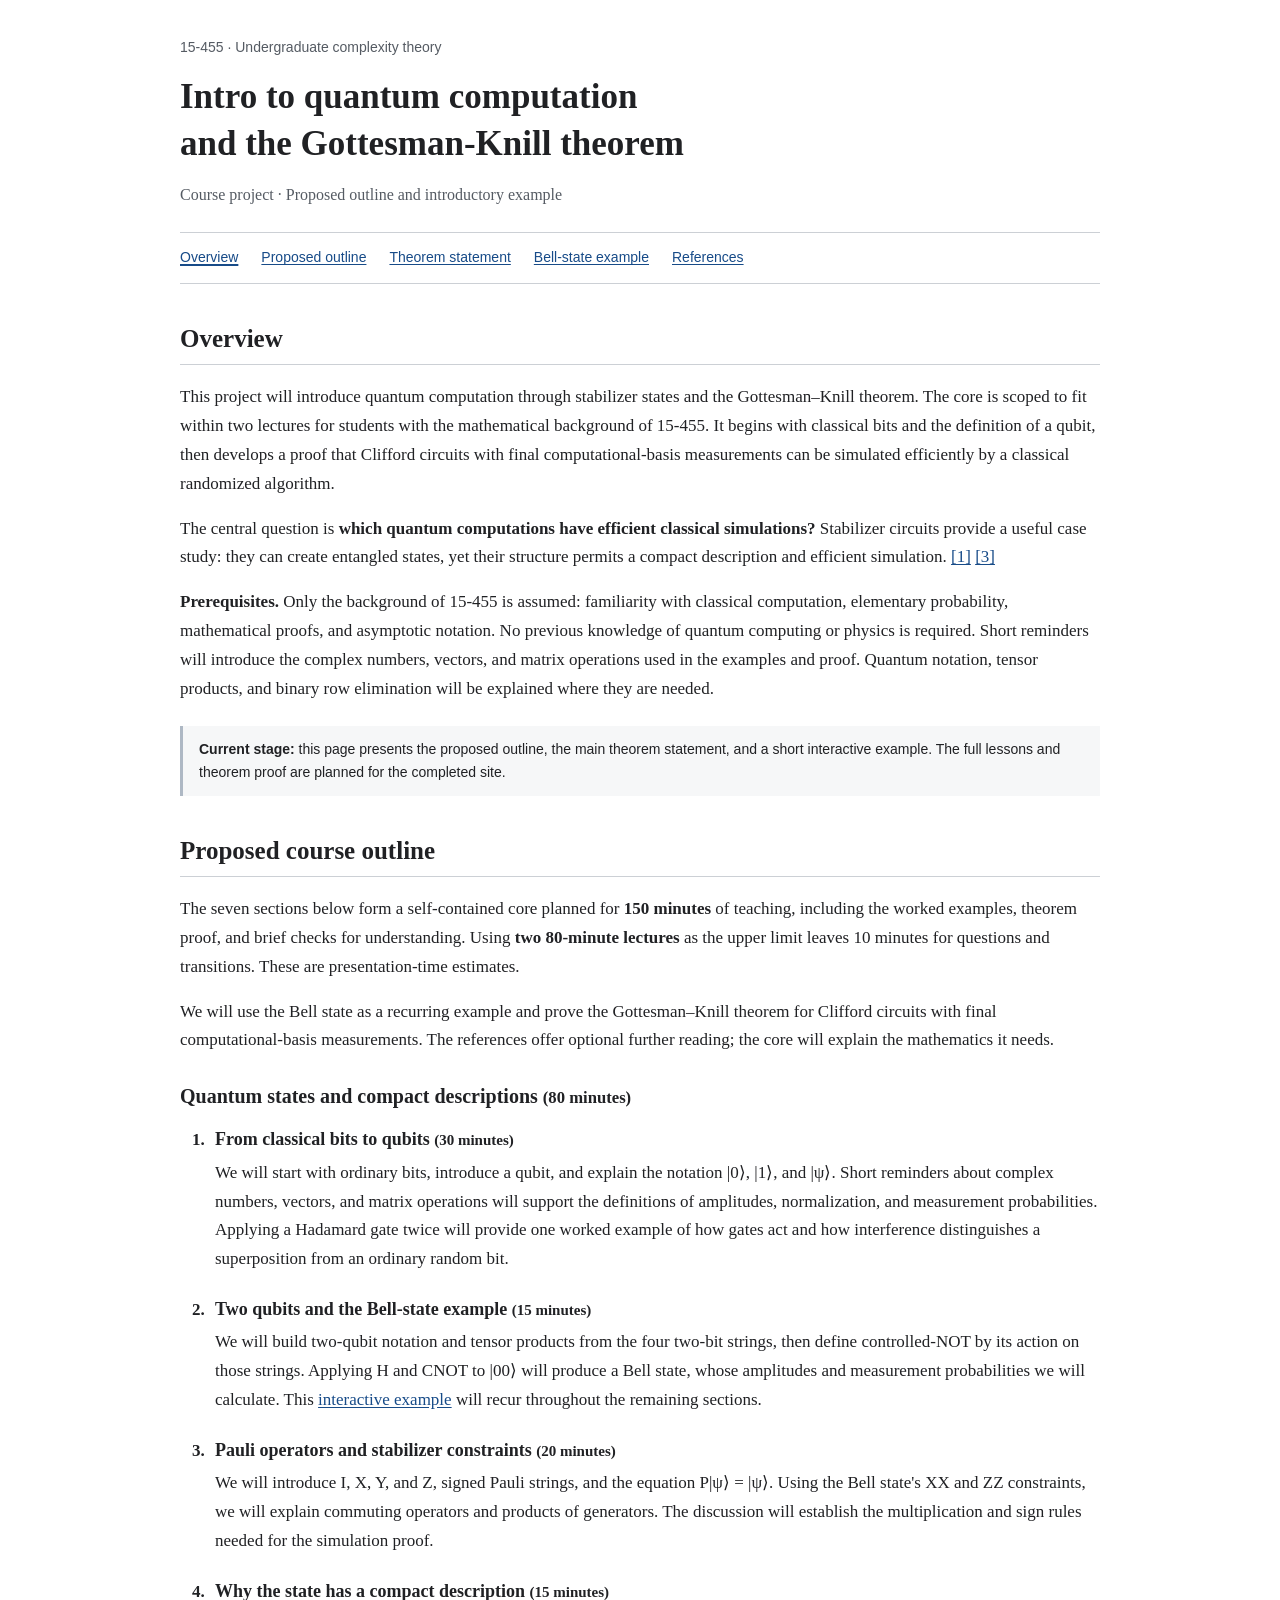
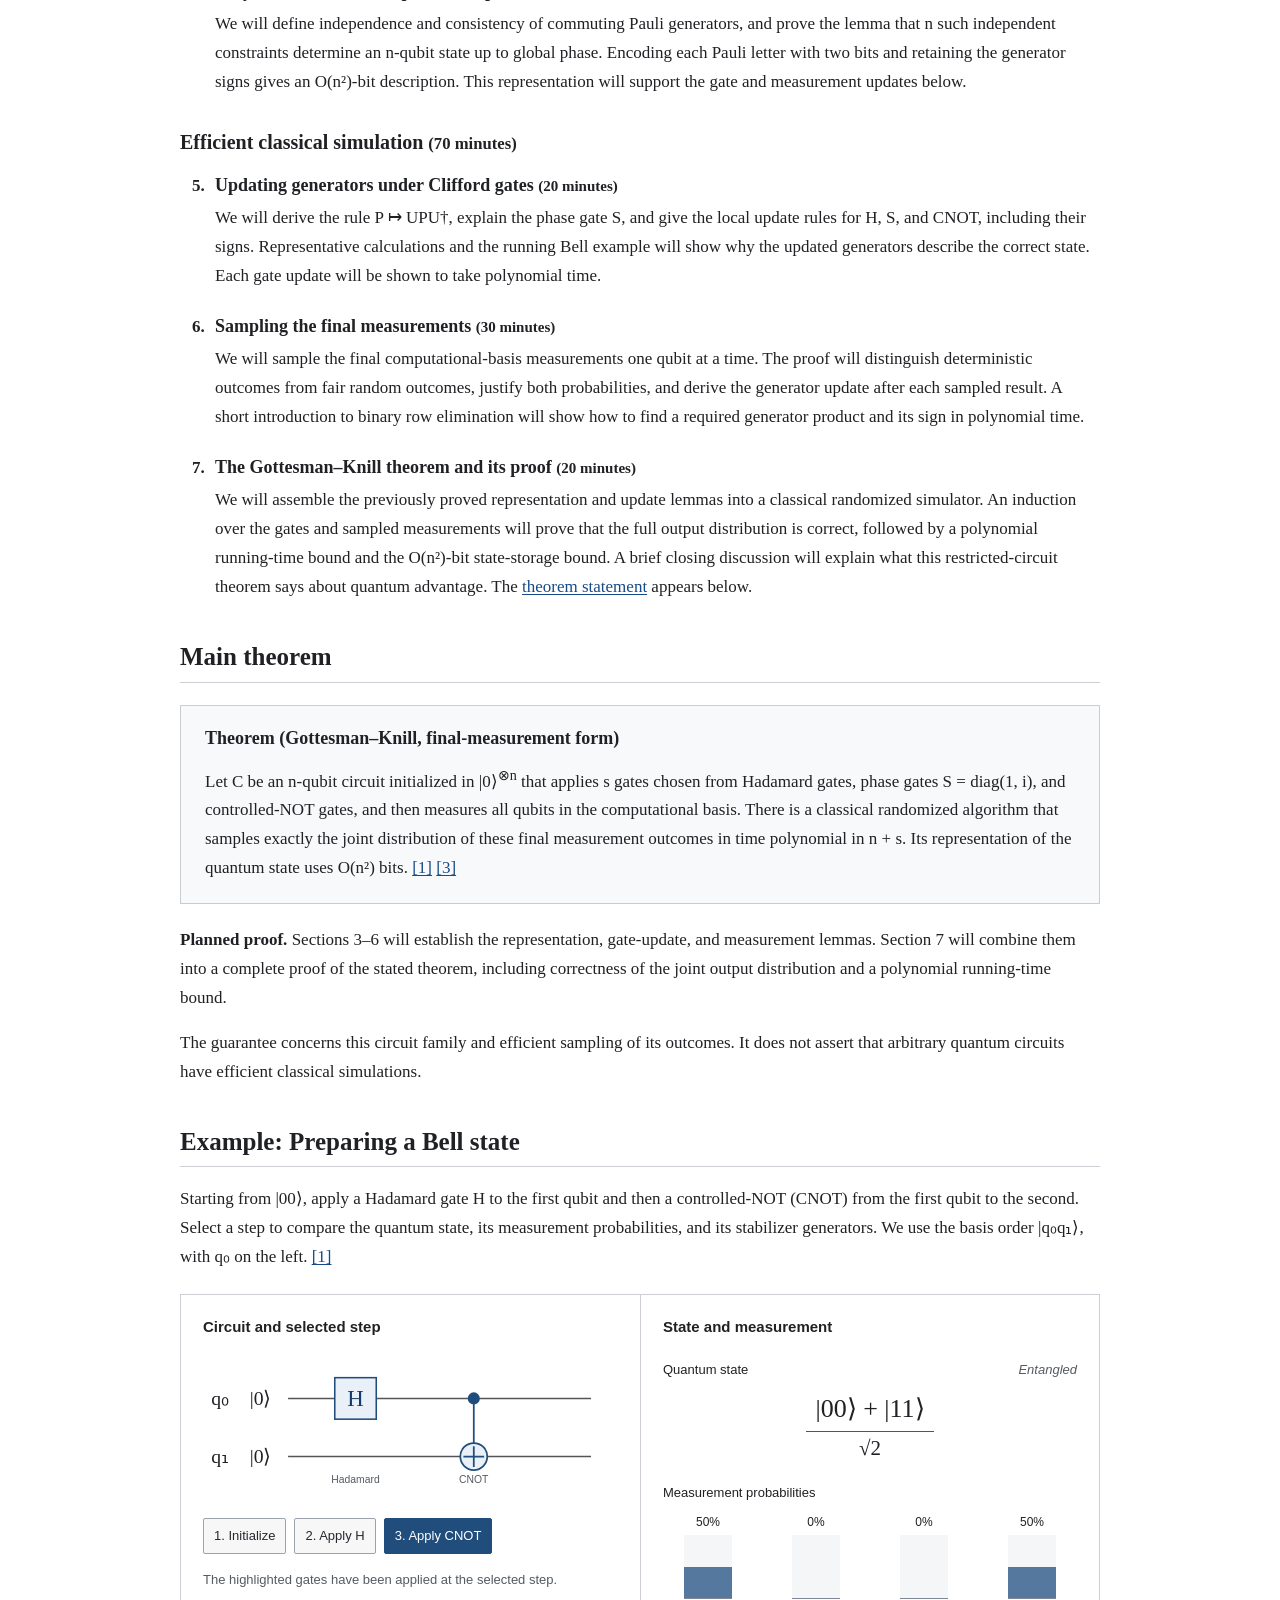
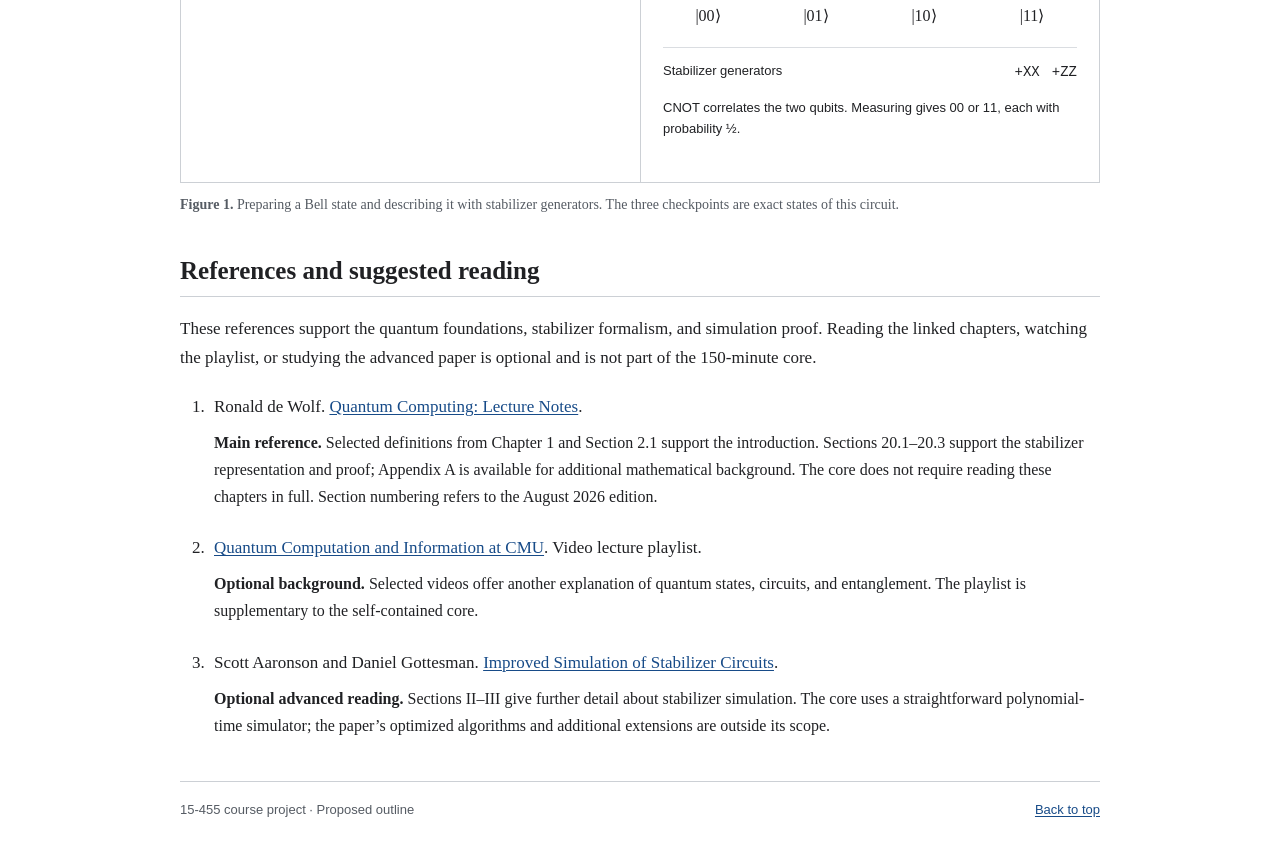
==== index.html @ a3cde64d "Limit the beginner stabilizer course to a 150-minute core" ====
<!doctype html>
<html lang="en">
<head>
  <meta charset="utf-8">
  <meta name="viewport" content="width=device-width, initial-scale=1">
  <meta name="theme-color" content="#ffffff">
  <meta name="description" content="A proposed two-lecture introduction to quantum states, stabilizers, and the Gottesman-Knill theorem for undergraduate complexity theory students.">
  <meta property="og:title" content="Intro to quantum computation and the Gottesman-Knill theorem">
  <meta property="og:description" content="A 15-455 course project: proposed outline, theorem statement, Bell-state example, and suggested reading.">
  <meta property="og:type" content="website">
  <meta property="og:url" content="https://l6zw32.github.io/quantum-computation/">
  <link rel="canonical" href="https://l6zw32.github.io/quantum-computation/">
  <link rel="icon" href="./favicon.svg" type="image/svg+xml">
  <link rel="stylesheet" href="./styles.css">
  <script src="./app.js" defer></script>
  <title>Intro to quantum computation and the Gottesman-Knill theorem</title>
</head>
<body id="top">
  <a class="skip-link" href="#main">Skip to content</a>
  <div class="page">
    <header class="site-header">
      <p class="course-label">15-455 · Undergraduate complexity theory</p>
      <h1>Intro to quantum computation and the Gottesman-Knill theorem</h1>
      <p class="page-subtitle">Course project · Proposed outline and introductory example</p>
      <nav class="main-nav" aria-label="Page contents">
        <a href="#overview">Overview</a>
        <a href="#outline">Proposed outline</a>
        <a href="#theorem">Theorem statement</a>
        <a href="#bell-preview">Bell-state example</a>
        <a href="#resources">References</a>
      </nav>
    </header>

    <main id="main">
      <section id="overview" aria-labelledby="overview-title">
        <h2 id="overview-title">Overview</h2>
        <p>This project will introduce quantum computation through stabilizer states and the Gottesman–Knill theorem. The core is scoped to fit within two lectures for students with the mathematical background of 15-455. It begins with classical bits and the definition of a qubit, then develops a proof that Clifford circuits with final computational-basis measurements can be simulated efficiently by a classical randomized algorithm.</p>
        <p>The central question is <strong>which quantum computations have efficient classical simulations?</strong> Stabilizer circuits provide a useful case study: they can create entangled states, yet their structure permits a compact description and efficient simulation. <a href="#resource-1" aria-label="Reference 1">[1]</a> <a href="#resource-3" aria-label="Reference 3">[3]</a></p>
        <p><strong>Prerequisites.</strong> Only the background of 15-455 is assumed: familiarity with classical computation, elementary probability, mathematical proofs, and asymptotic notation. No previous knowledge of quantum computing or physics is required. Short reminders will introduce the complex numbers, vectors, and matrix operations used in the examples and proof. Quantum notation, tensor products, and binary row elimination will be explained where they are needed.</p>
        <p class="project-status"><strong>Current stage:</strong> this page presents the proposed outline, the main theorem statement, and a short interactive example. The full lessons and theorem proof are planned for the completed site.</p>
      </section>

      <section id="outline" aria-labelledby="outline-title">
        <h2 id="outline-title">Proposed course outline</h2>
        <p>The seven sections below form a self-contained core planned for <strong>150 minutes</strong> of teaching, including the worked examples, theorem proof, and brief checks for understanding. Using <strong>two 80-minute lectures</strong> as the upper limit leaves 10 minutes for questions and transitions. These are presentation-time estimates.</p>
        <p>We will use the Bell state as a recurring example and prove the Gottesman–Knill theorem for Clifford circuits with final computational-basis measurements. The references offer optional further reading; the core will explain the mathematics it needs.</p>
        <div class="lecture-unit">
          <h3>Quantum states and compact descriptions <small>(80 minutes)</small></h3>
          <ol class="outline-list">
            <li id="section-1">
              <h4>From classical bits to qubits <small>(30 minutes)</small></h4>
              <p>We will start with ordinary bits, introduce a qubit, and explain the notation |0⟩, |1⟩, and |ψ⟩. Short reminders about complex numbers, vectors, and matrix operations will support the definitions of amplitudes, normalization, and measurement probabilities. Applying a Hadamard gate twice will provide one worked example of how gates act and how interference distinguishes a superposition from an ordinary random bit.</p>
            </li>
            <li id="section-2">
              <h4>Two qubits and the Bell-state example <small>(15 minutes)</small></h4>
              <p>We will build two-qubit notation and tensor products from the four two-bit strings, then define controlled-NOT by its action on those strings. Applying H and CNOT to |00⟩ will produce a Bell state, whose amplitudes and measurement probabilities we will calculate. This <a href="#bell-preview">interactive example</a> will recur throughout the remaining sections.</p>
            </li>
            <li id="section-3">
              <h4>Pauli operators and stabilizer constraints <small>(20 minutes)</small></h4>
              <p>We will introduce I, X, Y, and Z, signed Pauli strings, and the equation P|ψ⟩ = |ψ⟩. Using the Bell state's XX and ZZ constraints, we will explain commuting operators and products of generators. The discussion will establish the multiplication and sign rules needed for the simulation proof.</p>
            </li>
            <li id="section-4">
              <h4>Why the state has a compact description <small>(15 minutes)</small></h4>
              <p>We will define independence and consistency of commuting Pauli generators, and prove the lemma that n such independent constraints determine an n-qubit state up to global phase. Encoding each Pauli letter with two bits and retaining the generator signs gives an O(n²)-bit description. This representation will support the gate and measurement updates below.</p>
            </li>
          </ol>
        </div>
        <div class="lecture-unit">
          <h3>Efficient classical simulation <small>(70 minutes)</small></h3>
          <ol class="outline-list" start="5">
            <li id="section-5">
              <h4>Updating generators under Clifford gates <small>(20 minutes)</small></h4>
              <p>We will derive the rule P ↦ UPU†, explain the phase gate S, and give the local update rules for H, S, and CNOT, including their signs. Representative calculations and the running Bell example will show why the updated generators describe the correct state. Each gate update will be shown to take polynomial time.</p>
            </li>
            <li id="section-6">
              <h4>Sampling the final measurements <small>(30 minutes)</small></h4>
              <p>We will sample the final computational-basis measurements one qubit at a time. The proof will distinguish deterministic outcomes from fair random outcomes, justify both probabilities, and derive the generator update after each sampled result. A short introduction to binary row elimination will show how to find a required generator product and its sign in polynomial time.</p>
            </li>
            <li id="section-7">
              <h4>The Gottesman–Knill theorem and its proof <small>(20 minutes)</small></h4>
              <p>We will assemble the previously proved representation and update lemmas into a classical randomized simulator. An induction over the gates and sampled measurements will prove that the full output distribution is correct, followed by a polynomial running-time bound and the O(n²)-bit state-storage bound. A brief closing discussion will explain what this restricted-circuit theorem says about quantum advantage. The <a href="#theorem">theorem statement</a> appears below.</p>
            </li>
          </ol>
        </div>
      </section>

      <section id="theorem" aria-labelledby="theorem-title">
        <h2 id="theorem-title">Main theorem</h2>
        <div class="theorem-statement">
          <h3>Theorem (Gottesman–Knill, final-measurement form)</h3>
          <p>Let C be an n-qubit circuit initialized in |0⟩<sup>⊗n</sup> that applies s gates chosen from Hadamard gates, phase gates S = diag(1, i), and controlled-NOT gates, and then measures all qubits in the computational basis. There is a classical randomized algorithm that samples exactly the joint distribution of these final measurement outcomes in time polynomial in n + s. Its representation of the quantum state uses O(n²) bits. <a href="#resource-1" aria-label="Reference 1">[1]</a> <a href="#resource-3" aria-label="Reference 3">[3]</a></p>
        </div>
        <p><strong>Planned proof.</strong> Sections 3–6 will establish the representation, gate-update, and measurement lemmas. Section 7 will combine them into a complete proof of the stated theorem, including correctness of the joint output distribution and a polynomial running-time bound.</p>
        <p>The guarantee concerns this circuit family and efficient sampling of its outcomes. It does not assert that arbitrary quantum circuits have efficient classical simulations.</p>
      </section>

      <section id="bell-preview" aria-labelledby="preview-title">
        <h2 id="preview-title">Example: Preparing a Bell state</h2>
        <p>Starting from |00⟩, apply a Hadamard gate H to the first qubit and then a controlled-NOT (CNOT) from the first qubit to the second. Select a step to compare the quantum state, its measurement probabilities, and its stabilizer generators. We use the basis order |q₀q₁⟩, with q₀ on the left. <a href="#resource-1" aria-label="Reference 1">[1]</a></p>
        <figure class="bell-example">
          <div class="example-grid">
            <div class="circuit-panel">
              <h3>Circuit and selected step</h3>
              <svg class="circuit" viewBox="0 0 400 126" role="img" aria-labelledby="circuit-title circuit-desc">
                <title id="circuit-title">A circuit that prepares a Bell state</title>
                <desc id="circuit-desc">Qubits q zero and q one start in zero. Apply a Hadamard gate to q zero, then a controlled-NOT from q zero to q one.</desc>
                <text x="8" y="44" class="circuit-label">q₀</text><text x="8" y="100" class="circuit-label">q₁</text>
                <text x="45" y="44" class="ket">|0⟩</text><text x="45" y="100" class="ket">|0⟩</text>
                <path d="M82 38H374M82 94H374" class="wire"/>
                <g class="gate active" data-gate="h"><rect x="127" y="18" width="40" height="40"/><text x="147" y="45" text-anchor="middle">H</text></g>
                <g class="cnot active" data-gate="cnot"><path d="M261 38V94"/><circle cx="261" cy="38" r="5" class="control"/><circle cx="261" cy="94" r="13" class="target"/><path d="M251 94H271M261 84V104"/></g>
                <text x="147" y="120" text-anchor="middle" class="gate-caption">Hadamard</text><text x="261" y="120" text-anchor="middle" class="gate-caption">CNOT</text>
              </svg>
              <div class="step-controls" role="group" aria-label="Select a circuit checkpoint">
                <button type="button" data-step="0" aria-pressed="false">1. Initialize</button>
                <button type="button" data-step="1" aria-pressed="false">2. Apply H</button>
                <button type="button" data-step="2" aria-pressed="true">3. Apply CNOT</button>
              </div>
              <p class="example-help">The highlighted gates have been applied at the selected step.</p>
            </div>
            <div class="preview-output" aria-live="polite" aria-atomic="true">
              <h3>State and measurement</h3>
              <div class="state-label"><span>Quantum state</span><span id="state-kind">Entangled</span></div>
              <div class="state-equation" id="state-equation" aria-label="The sum of ket zero zero and ket one one, divided by square root of two"><span class="fraction"><span>|00⟩ + |11⟩</span><span>√2</span></span></div>
              <p class="probability-heading">Measurement probabilities</p>
              <div class="probability-bars" aria-label="Probabilities: zero zero 50 percent; zero one 0 percent; one zero 0 percent; one one 50 percent">
                <div class="probability-column"><span class="bar-number">50%</span><div class="bar-track"><span class="bar" style="height:50%"></span></div><span class="bar-label">|00⟩</span></div>
                <div class="probability-column"><span class="bar-number">0%</span><div class="bar-track"><span class="bar" style="height:0%"></span></div><span class="bar-label">|01⟩</span></div>
                <div class="probability-column"><span class="bar-number">0%</span><div class="bar-track"><span class="bar" style="height:0%"></span></div><span class="bar-label">|10⟩</span></div>
                <div class="probability-column"><span class="bar-number">50%</span><div class="bar-track"><span class="bar" style="height:50%"></span></div><span class="bar-label">|11⟩</span></div>
              </div>
              <div class="stabilizer-strip"><span>Stabilizer generators</span><div id="generators"><code>+XX</code><code>+ZZ</code></div></div>
              <p class="step-explanation" id="step-explanation">CNOT correlates the two qubits. Measuring gives 00 or 11, each with probability ½.</p>
            </div>
          </div>
          <figcaption><strong>Figure 1.</strong> Preparing a Bell state and describing it with stabilizer generators. The three checkpoints are exact states of this circuit.</figcaption>
          <noscript><p>The final Bell-state example is shown. Enable JavaScript to switch between circuit checkpoints.</p></noscript>
        </figure>
      </section>

      <section id="resources" aria-labelledby="resources-title">
        <h2 id="resources-title">References and suggested reading</h2>
        <p>These references support the quantum foundations, stabilizer formalism, and simulation proof. Reading the linked chapters, watching the playlist, or studying the advanced paper is optional and is not part of the 150-minute core.</p>
        <ol class="resource-list">
          <li id="resource-1">
            <p>Ronald de Wolf. <a href="https://homepages.cwi.nl/~rdewolf/qcnotes.pdf">Quantum Computing: Lecture Notes</a>.</p>
            <p class="resource-description"><strong>Main reference.</strong> Selected definitions from Chapter 1 and Section 2.1 support the introduction. Sections 20.1–20.3 support the stabilizer representation and proof; Appendix A is available for additional mathematical background. The core does not require reading these chapters in full. Section numbering refers to the August 2026 edition.</p>
          </li>
          <li id="resource-2">
            <p><a href="https://www.youtube.com/playlist?list=PLm3J0oaFux3YL5qLskC6xQ24JpMwOAeJz">Quantum Computation and Information at CMU</a>. Video lecture playlist.</p>
            <p class="resource-description"><strong>Optional background.</strong> Selected videos offer another explanation of quantum states, circuits, and entanglement. The playlist is supplementary to the self-contained core.</p>
          </li>
          <li id="resource-3">
            <p>Scott Aaronson and Daniel Gottesman. <a href="https://arxiv.org/pdf/quant-ph/0406196">Improved Simulation of Stabilizer Circuits</a>.</p>
            <p class="resource-description"><strong>Optional advanced reading.</strong> Sections II–III give further detail about stabilizer simulation. The core uses a straightforward polynomial-time simulator; the paper’s optimized algorithms and additional extensions are outside its scope.</p>
          </li>
        </ol>
      </section>
    </main>

    <footer class="site-footer">
      <span>15-455 course project · Proposed outline</span>
      <a href="#top" aria-label="Return to the top of the page">Back to top</a>
    </footer>
  </div>
</body>
</html>
---- styles.css ----
:root {
  color-scheme: light;
  --ink: #202124;
  --muted: #555b63;
  --link: #174b88;
  --line: #ccd0d5;
  --serif: Georgia, "Times New Roman", serif;
  --sans: Arial, Helvetica, sans-serif;
}
* { box-sizing: border-box; }
html { scroll-behavior: smooth; }
body { margin: 0; background: #fff; color: var(--ink); font-family: var(--serif); font-size: 17px; line-height: 1.7; }
.page { width: calc(100% - 64px); max-width: 920px; margin: 0 auto; }
a { color: var(--link); text-decoration: underline; text-underline-offset: 2px; }
a:visited { color: #664579; }
a:hover { color: #0a2d57; }
a:focus-visible, button:focus-visible { outline: 3px solid #976c12; outline-offset: 4px; }
p { margin: 0 0 16px; }
strong { font-weight: 700; }
h1, h2, h3, h4 { line-height: 1.35; }
h1 { max-width: 880px; font-size: 35px; font-weight: 700; margin: 13px 0 14px; text-wrap: balance; }
h2 { font-size: 25px; margin: 0 0 18px; padding-bottom: 8px; border-bottom: 1px solid var(--line); }
h3 { font-size: 20px; margin: 28px 0 16px; }
h4 { font-size: 18px; margin: 0 0 7px; }
section, li[id] { scroll-margin-top: 22px; }
section { margin: 38px 0 0; }
.skip-link { position: absolute; left: 16px; top: -70px; padding: 8px 14px; background: white; z-index: 2; }
.skip-link:focus { top: 8px; }
.site-header { padding: 36px 0 0; }
.course-label { font-family: var(--sans); color: var(--muted); font-size: 14px; margin: 0; }
.page-subtitle { font-size: 16px; color: var(--muted); margin-bottom: 24px; }
.main-nav { display: flex; flex-wrap: wrap; gap: 8px 23px; padding: 13px 0; border-top: 1px solid var(--line); border-bottom: 1px solid var(--line); font-family: var(--sans); font-size: 14px; }
.main-nav a:visited { color: var(--link); }
.main-nav a[aria-current="location"] { text-decoration-thickness: 2px; }
.project-status { font-family: var(--sans); font-size: 14px; line-height: 1.65; background: #f6f7f8; border-left: 3px solid #aeb8c4; padding: 12px 16px; margin-top: 22px; }
.lecture-unit + .lecture-unit { margin-top: 32px; }
.outline-list { margin: 0; padding-left: 29px; }
.outline-list > li { padding-left: 6px; margin-bottom: 22px; }
.outline-list > li::marker { font-weight: 700; }
.outline-list p { margin: 0; }
.theorem-statement { border: 1px solid #c9cdd2; background: #f8f9fa; padding: 20px 24px; margin: 22px 0; }
.theorem-statement h3 { margin: 0 0 13px; font-size: 18px; }
.theorem-statement p { margin: 0; }
.bell-example { margin: 22px 0 0; }
.example-grid { display: grid; grid-template-columns: 1fr 1fr; border: 1px solid var(--line); }
.circuit-panel, .preview-output { min-width: 0; padding: 22px; }
.preview-output { border-left: 1px solid var(--line); }
.example-grid h3 { font-family: var(--sans); font-size: 15px; margin: 0 0 22px; }
.circuit { display: block; width: 100%; height: auto; margin: 16px 0 28px; overflow: visible; }
.circuit text { font-family: var(--serif); fill: var(--ink); }
.circuit-label, .ket { font-size: 19px; }
.wire { stroke: #555; stroke-width: 1.5; fill: none; }
.gate rect { stroke: #8e9399; stroke-width: 1.5; fill: #fff; }
.gate text { font-size: 22px; fill: #757a80; }
.gate.active rect { stroke: #214d7c; fill: #e9f0f8; }
.gate.active text { fill: #163d67; }
.cnot path, .cnot circle { stroke: #a3a7ac; stroke-width: 1.7; fill: none; }
.cnot .control { fill: #a3a7ac; }
.cnot .target { fill: #fff; }
.cnot.active path, .cnot.active circle { stroke: #214d7c; }
.cnot.active .control { fill: #214d7c; }
.cnot.active .target { fill: #e9f0f8; }
.circuit .gate-caption { font-family: var(--sans); font-size: 10px; fill: var(--muted); }
.step-controls { display: flex; flex-wrap: wrap; gap: 8px; }
.step-controls button { font: 13px/1.4 var(--sans); padding: 8px 10px; min-height: 36px; border: 1px solid #9aa3ae; border-radius: 2px; background: #f7f7f7; color: #25292e; cursor: pointer; }
.step-controls button:hover { background: #e9edf2; }
.step-controls button[aria-pressed="true"] { color: #fff; border-color: #214d7c; background: #214d7c; }
.example-help { font-family: var(--sans); font-size: 13px; line-height: 1.6; color: var(--muted); margin: 16px 0 0; }
.state-label { display: flex; flex-wrap: wrap; align-items: baseline; justify-content: space-between; gap: 8px; font-family: var(--sans); font-size: 13px; }
#state-kind { color: var(--muted); font-style: italic; }
.state-equation { min-height: 90px; display: flex; justify-content: center; align-items: center; font-size: 26px; padding: 12px 0; }
.fraction { display: inline-flex; flex-direction: column; align-items: center; line-height: 1.25; }
.fraction > span:first-child { border-bottom: 1px solid #555; padding: 0 9px 5px; }
.fraction > span:last-child { padding-top: 3px; font-size: 21px; }
.probability-heading { font-family: var(--sans); font-size: 13px; margin: 9px 0; }
.probability-bars { display: flex; gap: 18px; }
.probability-column { flex: 1; min-width: 0; display: flex; flex-direction: column; align-items: center; text-align: center; gap: 3px; }
.bar-number { font: 12px/1.6 var(--sans); }
.bar-track { height: 64px; width: 100%; max-width: 48px; display: flex; align-items: flex-end; border-bottom: 1px solid #7f8894; background: #f5f6f8; }
.bar { display: block; width: 100%; background: #55799e; }
.bar-label { font-size: 16px; }
.stabilizer-strip { margin-top: 17px; padding-top: 13px; border-top: 1px solid #dadde1; display: flex; flex-wrap: wrap; align-items: center; justify-content: space-between; gap: 8px; font: 13px/1.6 var(--sans); }
#generators { display: flex; gap: 12px; }
#generators code { font: 14px/1.6 "Courier New", monospace; }
.step-explanation { min-height: 63px; font: 13px/1.65 var(--sans); margin: 14px 0 0; }
figcaption { font-size: 14px; color: var(--muted); margin-top: 11px; line-height: 1.6; }
.resource-list { margin: 20px 0 0; padding-left: 29px; }
.resource-list > li { padding-left: 5px; margin-bottom: 24px; }
.resource-list p { margin-bottom: 7px; }
.resource-description { font-size: 16px; }
.site-footer { margin-top: 42px; padding: 18px 0 30px; border-top: 1px solid var(--line); display: flex; flex-wrap: wrap; justify-content: space-between; gap: 10px 24px; font: 13px/1.6 var(--sans); color: var(--muted); }
@media (max-width: 700px) {
  .page { width: calc(100% - 36px); }
  body { font-size: 16px; }
  .site-header { padding-top: 24px; }
  h1 { font-size: 29px; }
  h2 { font-size: 23px; }
  h3 { font-size: 19px; }
  .main-nav { gap: 8px 18px; line-height: 1.7; }
  section { margin-top: 32px; }
  .theorem-statement { padding: 17px 18px; }
  .example-grid { grid-template-columns: 1fr; }
  .preview-output { border-left: 0; border-top: 1px solid var(--line); }
  .circuit-panel, .preview-output { padding: 20px; }
  .circuit { max-width: 440px; margin: 12px auto 22px; }
  .step-controls { gap: 7px; }
  .step-controls button { flex: 1; padding: 9px 5px; font-size: 12px; min-height: 40px; }
  .step-explanation { min-height: 0; }
  .outline-list, .resource-list { padding-left: 25px; }
}
@media (prefers-reduced-motion: reduce) { html { scroll-behavior: auto; } }
@media print {
  body { font-size: 11pt; color: #000; }
  .page { width: 100%; max-width: none; }
  .site-header { padding-top: 0; }
  h1 { font-size: 24pt; }
  h2 { font-size: 17pt; }
  h3 { font-size: 14pt; }
  h4 { font-size: 12pt; }
  a, a:visited { color: #000; }
  .main-nav, .skip-link, .step-controls, .example-help, .site-footer a { display: none; }
  section { margin-top: 24px; }
  h2, h3, h4 { break-after: avoid; }
  .outline-list li, .resource-list li, .theorem-statement, .bell-example { break-inside: avoid; }
  .theorem-statement, .project-status { background: white; }
  .example-grid { grid-template-columns: 1fr 1fr; }
  .preview-output { border-left: 1px solid var(--line); border-top: 0; }
}
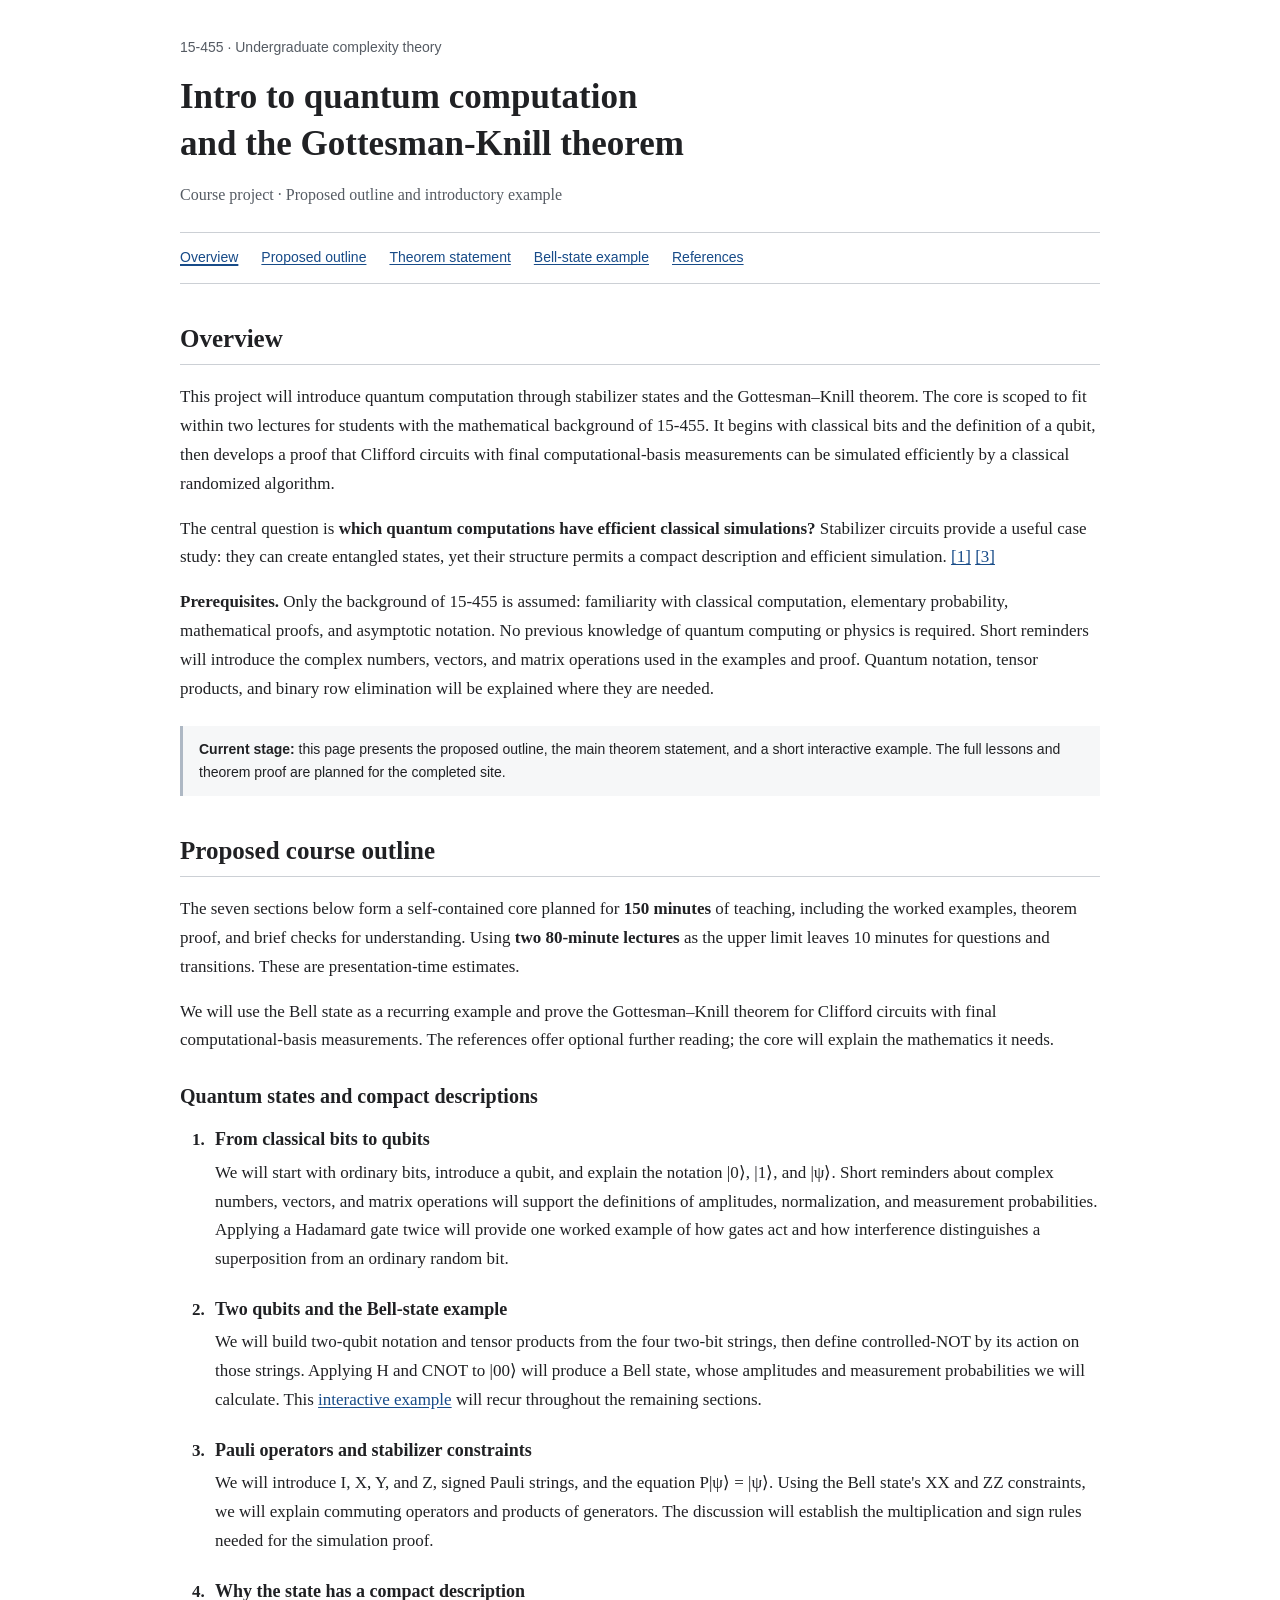
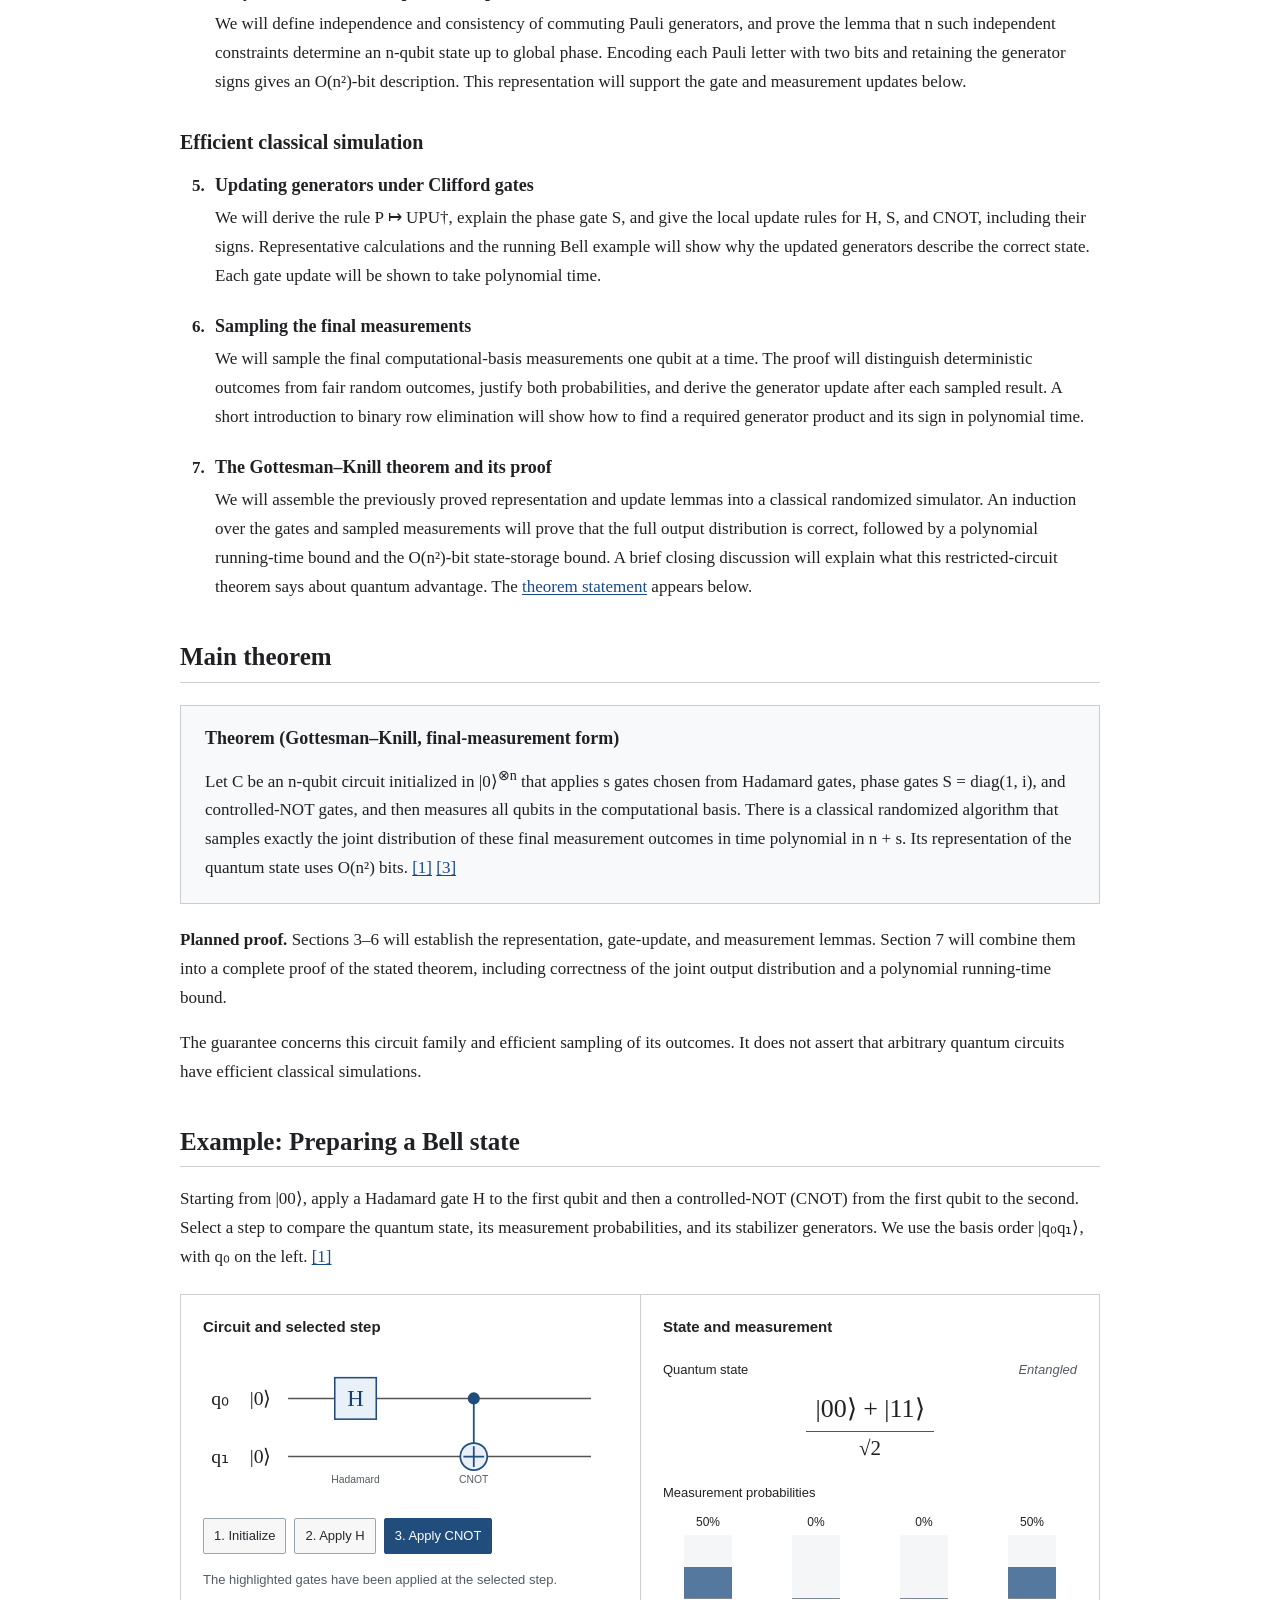
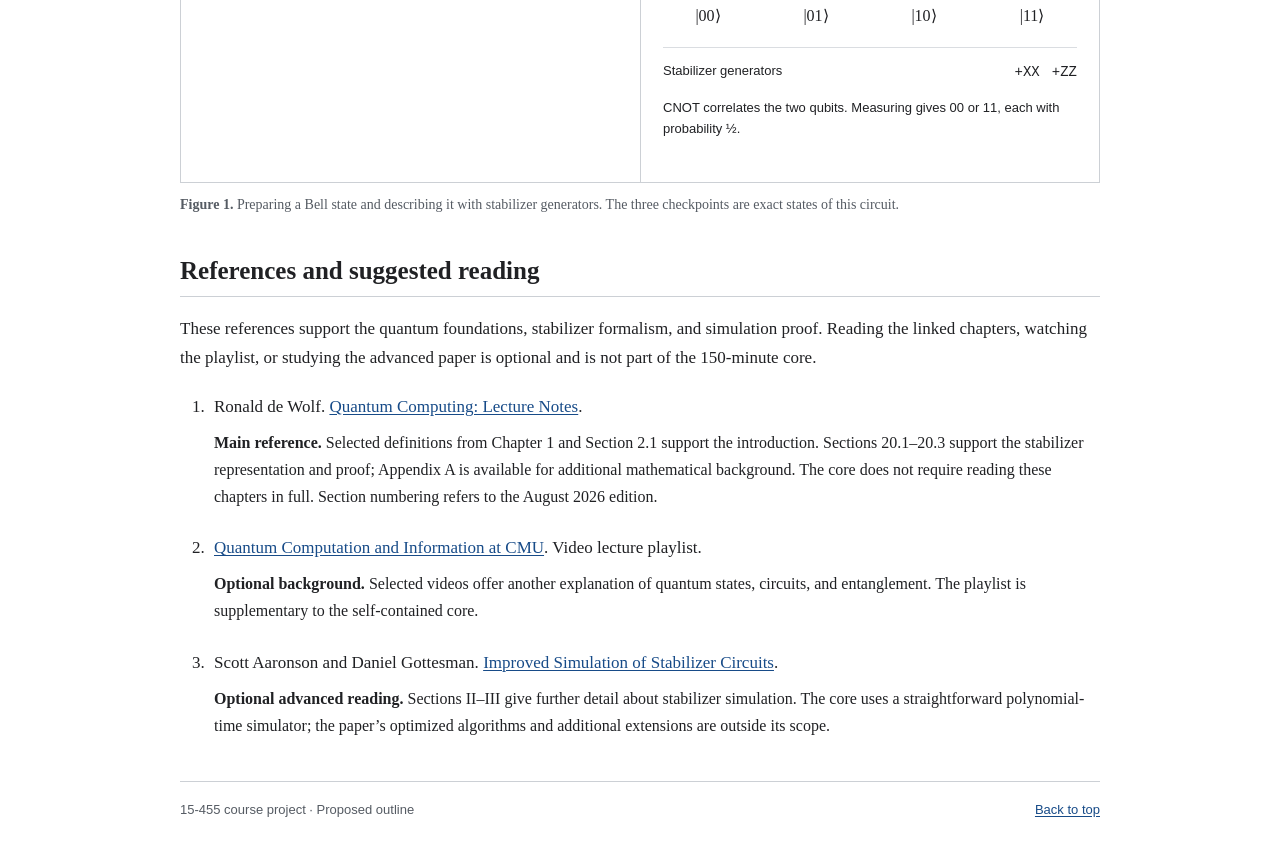
==== commit 44921c22: "Remove minute labels from topic headings" ====
--- a/index.html
+++ b/index.html
@@ -45,39 +45,39 @@
         <p>The seven sections below form a self-contained core planned for <strong>150 minutes</strong> of teaching, including the worked examples, theorem proof, and brief checks for understanding. Using <strong>two 80-minute lectures</strong> as the upper limit leaves 10 minutes for questions and transitions. These are presentation-time estimates.</p>
         <p>We will use the Bell state as a recurring example and prove the Gottesman–Knill theorem for Clifford circuits with final computational-basis measurements. The references offer optional further reading; the core will explain the mathematics it needs.</p>
         <div class="lecture-unit">
-          <h3>Quantum states and compact descriptions <small>(80 minutes)</small></h3>
+          <h3>Quantum states and compact descriptions</h3>
           <ol class="outline-list">
             <li id="section-1">
-              <h4>From classical bits to qubits <small>(30 minutes)</small></h4>
+              <h4>From classical bits to qubits</h4>
               <p>We will start with ordinary bits, introduce a qubit, and explain the notation |0⟩, |1⟩, and |ψ⟩. Short reminders about complex numbers, vectors, and matrix operations will support the definitions of amplitudes, normalization, and measurement probabilities. Applying a Hadamard gate twice will provide one worked example of how gates act and how interference distinguishes a superposition from an ordinary random bit.</p>
             </li>
             <li id="section-2">
-              <h4>Two qubits and the Bell-state example <small>(15 minutes)</small></h4>
+              <h4>Two qubits and the Bell-state example</h4>
               <p>We will build two-qubit notation and tensor products from the four two-bit strings, then define controlled-NOT by its action on those strings. Applying H and CNOT to |00⟩ will produce a Bell state, whose amplitudes and measurement probabilities we will calculate. This <a href="#bell-preview">interactive example</a> will recur throughout the remaining sections.</p>
             </li>
             <li id="section-3">
-              <h4>Pauli operators and stabilizer constraints <small>(20 minutes)</small></h4>
+              <h4>Pauli operators and stabilizer constraints</h4>
               <p>We will introduce I, X, Y, and Z, signed Pauli strings, and the equation P|ψ⟩ = |ψ⟩. Using the Bell state's XX and ZZ constraints, we will explain commuting operators and products of generators. The discussion will establish the multiplication and sign rules needed for the simulation proof.</p>
             </li>
             <li id="section-4">
-              <h4>Why the state has a compact description <small>(15 minutes)</small></h4>
+              <h4>Why the state has a compact description</h4>
               <p>We will define independence and consistency of commuting Pauli generators, and prove the lemma that n such independent constraints determine an n-qubit state up to global phase. Encoding each Pauli letter with two bits and retaining the generator signs gives an O(n²)-bit description. This representation will support the gate and measurement updates below.</p>
             </li>
           </ol>
         </div>
         <div class="lecture-unit">
-          <h3>Efficient classical simulation <small>(70 minutes)</small></h3>
+          <h3>Efficient classical simulation</h3>
           <ol class="outline-list" start="5">
             <li id="section-5">
-              <h4>Updating generators under Clifford gates <small>(20 minutes)</small></h4>
+              <h4>Updating generators under Clifford gates</h4>
               <p>We will derive the rule P ↦ UPU†, explain the phase gate S, and give the local update rules for H, S, and CNOT, including their signs. Representative calculations and the running Bell example will show why the updated generators describe the correct state. Each gate update will be shown to take polynomial time.</p>
             </li>
             <li id="section-6">
-              <h4>Sampling the final measurements <small>(30 minutes)</small></h4>
+              <h4>Sampling the final measurements</h4>
               <p>We will sample the final computational-basis measurements one qubit at a time. The proof will distinguish deterministic outcomes from fair random outcomes, justify both probabilities, and derive the generator update after each sampled result. A short introduction to binary row elimination will show how to find a required generator product and its sign in polynomial time.</p>
             </li>
             <li id="section-7">
-              <h4>The Gottesman–Knill theorem and its proof <small>(20 minutes)</small></h4>
+              <h4>The Gottesman–Knill theorem and its proof</h4>
               <p>We will assemble the previously proved representation and update lemmas into a classical randomized simulator. An induction over the gates and sampled measurements will prove that the full output distribution is correct, followed by a polynomial running-time bound and the O(n²)-bit state-storage bound. A brief closing discussion will explain what this restricted-circuit theorem says about quantum advantage. The <a href="#theorem">theorem statement</a> appears below.</p>
             </li>
           </ol>
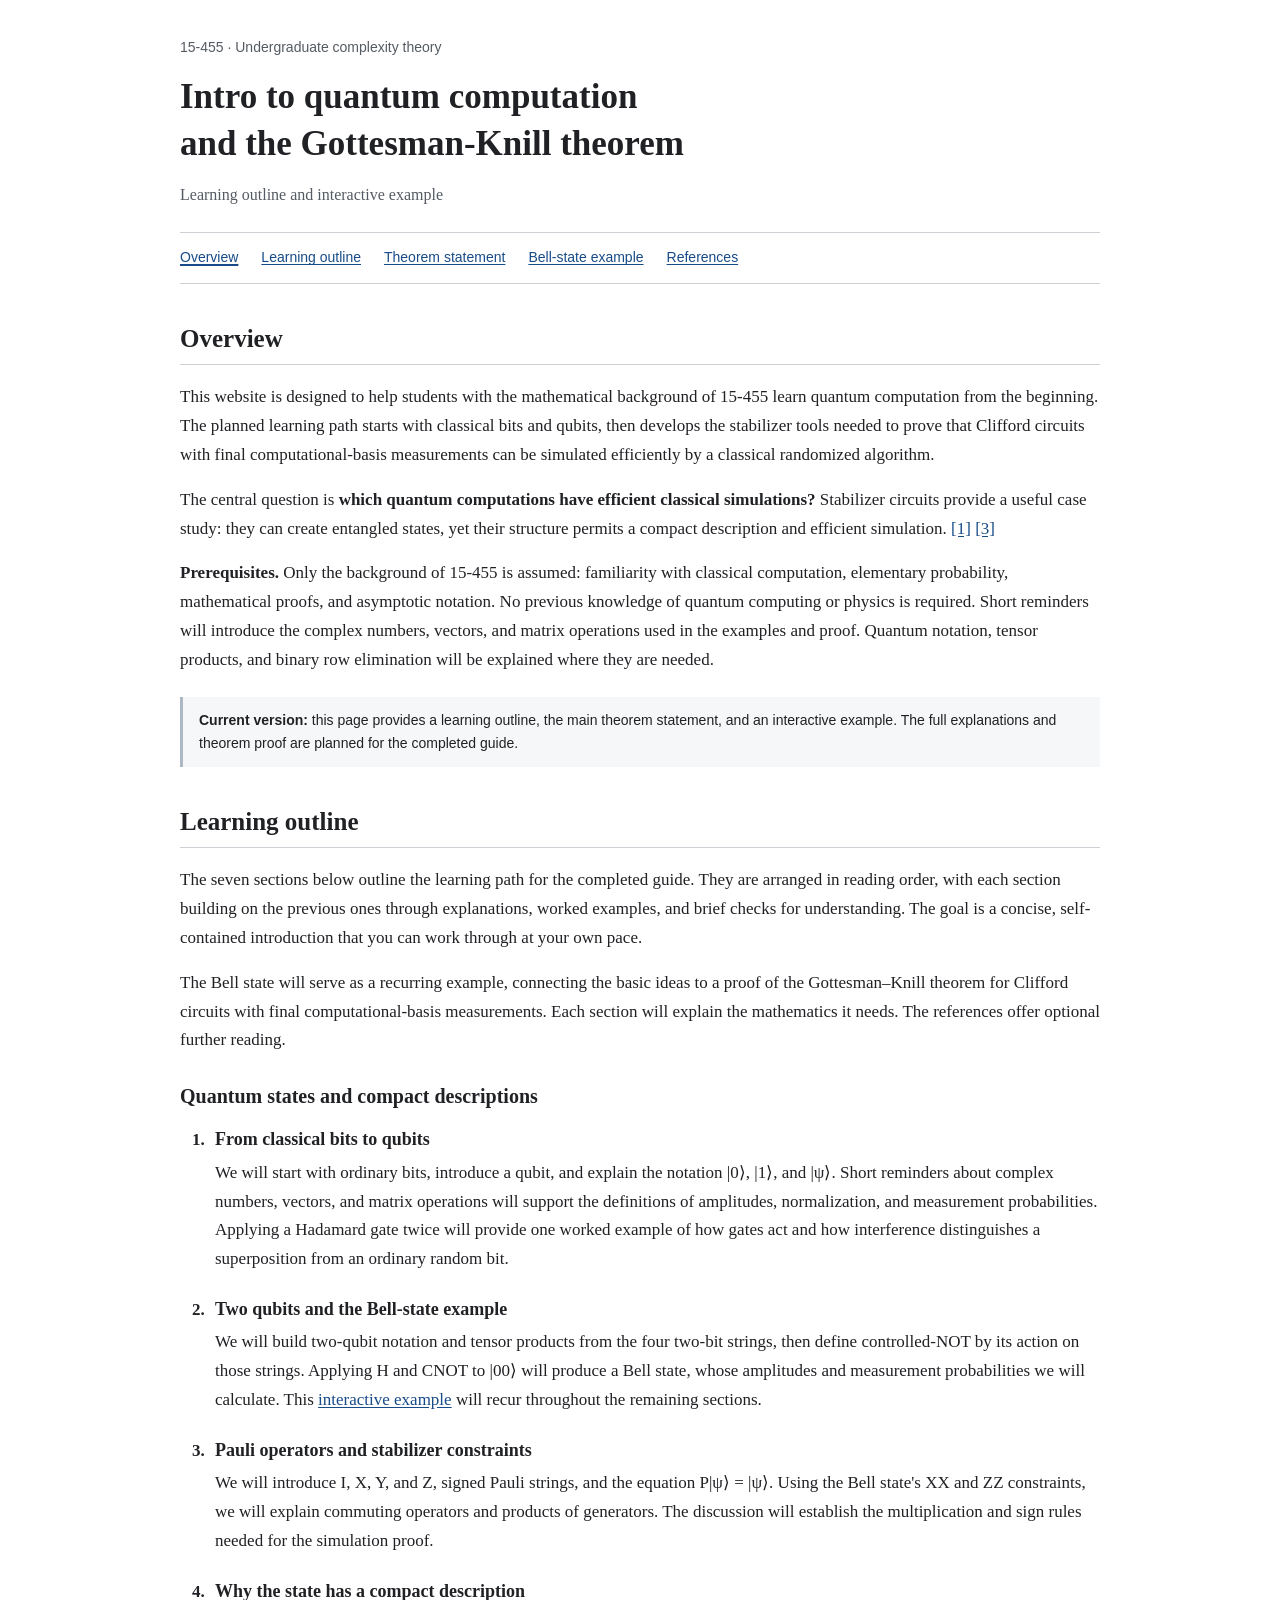
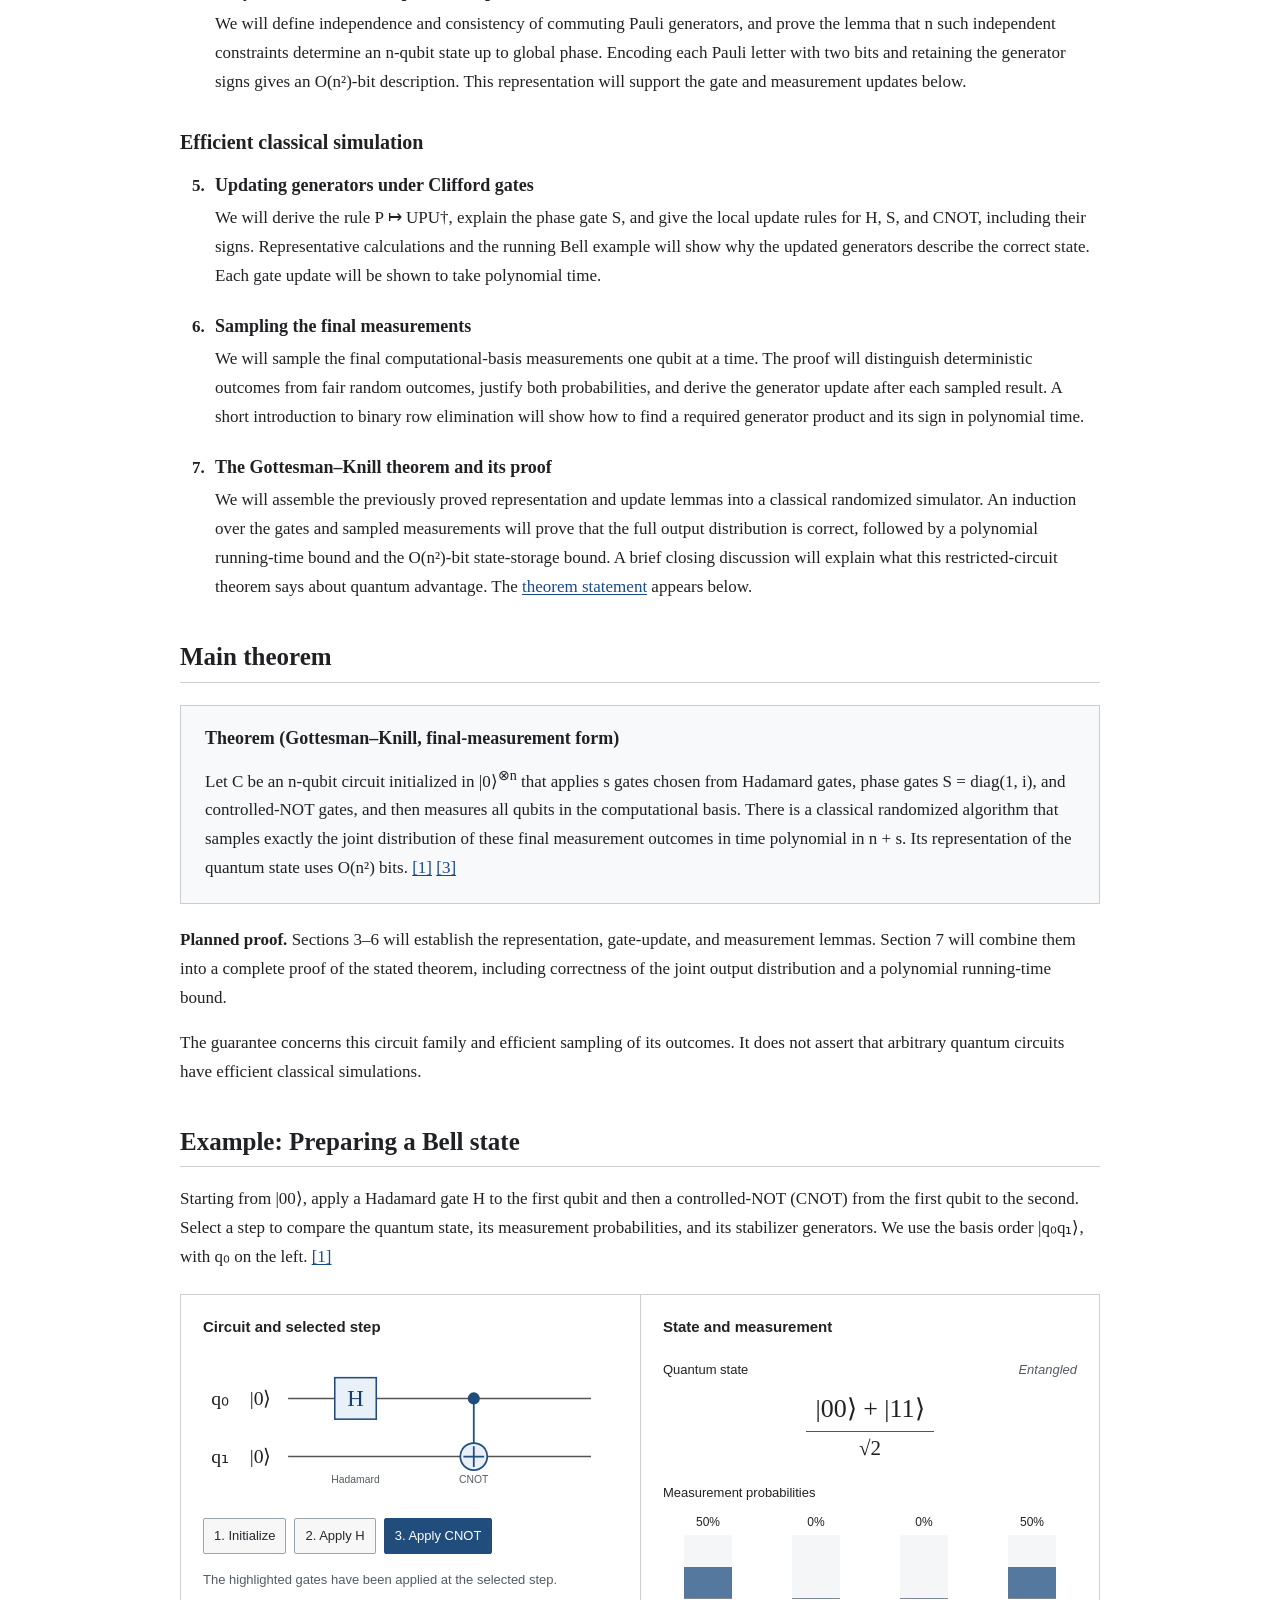
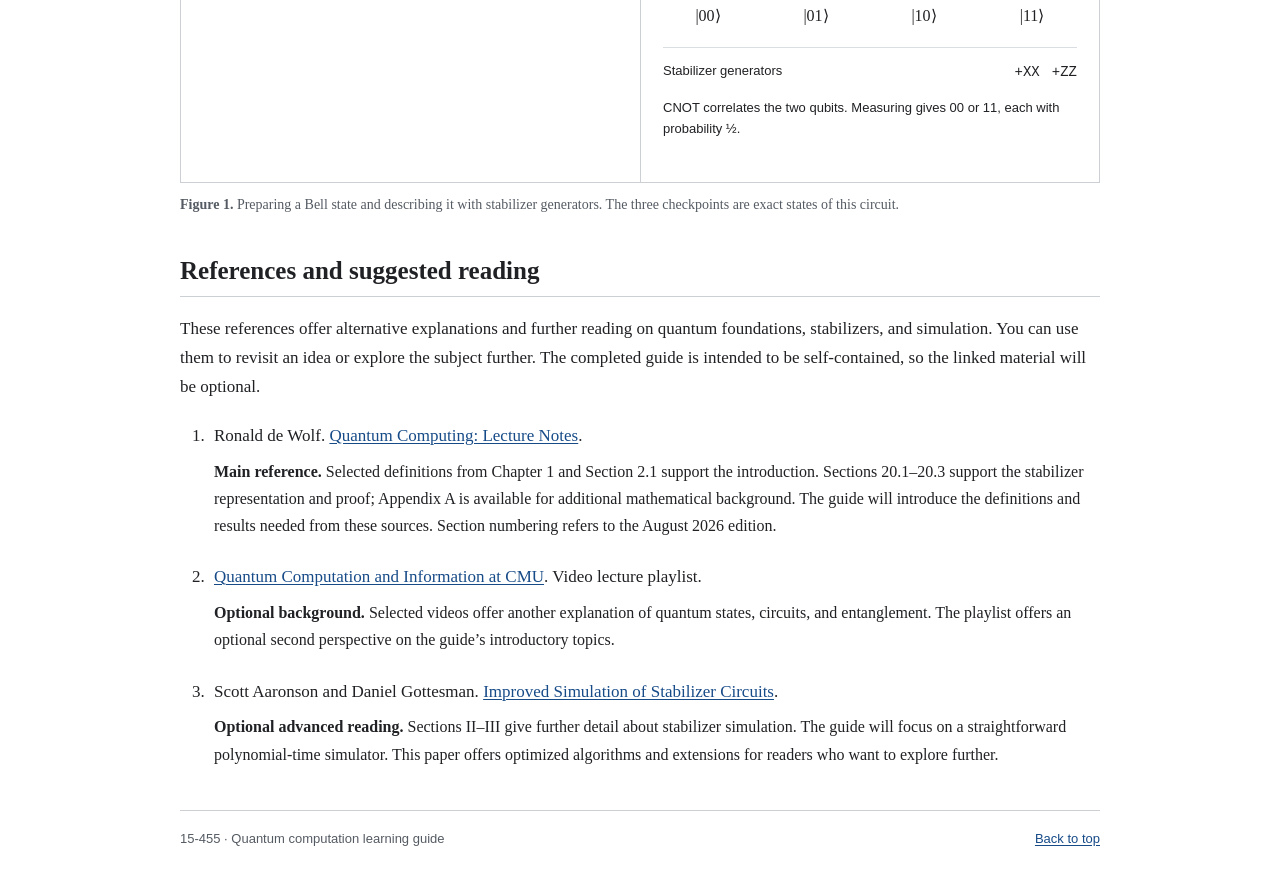
==== commit a7b96022: "Present the site as a learning guide instead of a lecture plan" ====
--- a/index.html
+++ b/index.html
@@ -4,9 +4,9 @@
   <meta charset="utf-8">
   <meta name="viewport" content="width=device-width, initial-scale=1">
   <meta name="theme-color" content="#ffffff">
-  <meta name="description" content="A proposed two-lecture introduction to quantum states, stabilizers, and the Gottesman-Knill theorem for undergraduate complexity theory students.">
+  <meta name="description" content="A learning outline for a beginner’s guide to quantum states, stabilizers, and the Gottesman-Knill theorem for undergraduate complexity theory students.">
   <meta property="og:title" content="Intro to quantum computation and the Gottesman-Knill theorem">
-  <meta property="og:description" content="A 15-455 course project: proposed outline, theorem statement, Bell-state example, and suggested reading.">
+  <meta property="og:description" content="A quantum computation learning outline, theorem statement, interactive Bell-state example, and suggested reading for students of complexity theory.">
   <meta property="og:type" content="website">
   <meta property="og:url" content="https://l6zw32.github.io/quantum-computation/">
   <link rel="canonical" href="https://l6zw32.github.io/quantum-computation/">
@@ -21,10 +21,10 @@
     <header class="site-header">
       <p class="course-label">15-455 · Undergraduate complexity theory</p>
       <h1>Intro to quantum computation and the Gottesman-Knill theorem</h1>
-      <p class="page-subtitle">Course project · Proposed outline and introductory example</p>
+      <p class="page-subtitle">Learning outline and interactive example</p>
       <nav class="main-nav" aria-label="Page contents">
         <a href="#overview">Overview</a>
-        <a href="#outline">Proposed outline</a>
+        <a href="#outline">Learning outline</a>
         <a href="#theorem">Theorem statement</a>
         <a href="#bell-preview">Bell-state example</a>
         <a href="#resources">References</a>
@@ -34,16 +34,16 @@
     <main id="main">
       <section id="overview" aria-labelledby="overview-title">
         <h2 id="overview-title">Overview</h2>
-        <p>This project will introduce quantum computation through stabilizer states and the Gottesman–Knill theorem. The core is scoped to fit within two lectures for students with the mathematical background of 15-455. It begins with classical bits and the definition of a qubit, then develops a proof that Clifford circuits with final computational-basis measurements can be simulated efficiently by a classical randomized algorithm.</p>
+        <p>This website is designed to help students with the mathematical background of 15-455 learn quantum computation from the beginning. The planned learning path starts with classical bits and qubits, then develops the stabilizer tools needed to prove that Clifford circuits with final computational-basis measurements can be simulated efficiently by a classical randomized algorithm.</p>
         <p>The central question is <strong>which quantum computations have efficient classical simulations?</strong> Stabilizer circuits provide a useful case study: they can create entangled states, yet their structure permits a compact description and efficient simulation. <a href="#resource-1" aria-label="Reference 1">[1]</a> <a href="#resource-3" aria-label="Reference 3">[3]</a></p>
         <p><strong>Prerequisites.</strong> Only the background of 15-455 is assumed: familiarity with classical computation, elementary probability, mathematical proofs, and asymptotic notation. No previous knowledge of quantum computing or physics is required. Short reminders will introduce the complex numbers, vectors, and matrix operations used in the examples and proof. Quantum notation, tensor products, and binary row elimination will be explained where they are needed.</p>
-        <p class="project-status"><strong>Current stage:</strong> this page presents the proposed outline, the main theorem statement, and a short interactive example. The full lessons and theorem proof are planned for the completed site.</p>
+        <p class="project-status"><strong>Current version:</strong> this page provides a learning outline, the main theorem statement, and an interactive example. The full explanations and theorem proof are planned for the completed guide.</p>
       </section>
 
       <section id="outline" aria-labelledby="outline-title">
-        <h2 id="outline-title">Proposed course outline</h2>
-        <p>The seven sections below form a self-contained core planned for <strong>150 minutes</strong> of teaching, including the worked examples, theorem proof, and brief checks for understanding. Using <strong>two 80-minute lectures</strong> as the upper limit leaves 10 minutes for questions and transitions. These are presentation-time estimates.</p>
-        <p>We will use the Bell state as a recurring example and prove the Gottesman–Knill theorem for Clifford circuits with final computational-basis measurements. The references offer optional further reading; the core will explain the mathematics it needs.</p>
+        <h2 id="outline-title">Learning outline</h2>
+        <p>The seven sections below outline the learning path for the completed guide. They are arranged in reading order, with each section building on the previous ones through explanations, worked examples, and brief checks for understanding. The goal is a concise, self-contained introduction that you can work through at your own pace.</p>
+        <p>The Bell state will serve as a recurring example, connecting the basic ideas to a proof of the Gottesman–Knill theorem for Clifford circuits with final computational-basis measurements. Each section will explain the mathematics it needs. The references offer optional further reading.</p>
         <div class="lecture-unit">
           <h3>Quantum states and compact descriptions</h3>
           <ol class="outline-list">
@@ -140,26 +140,26 @@
 
       <section id="resources" aria-labelledby="resources-title">
         <h2 id="resources-title">References and suggested reading</h2>
-        <p>These references support the quantum foundations, stabilizer formalism, and simulation proof. Reading the linked chapters, watching the playlist, or studying the advanced paper is optional and is not part of the 150-minute core.</p>
+        <p>These references offer alternative explanations and further reading on quantum foundations, stabilizers, and simulation. You can use them to revisit an idea or explore the subject further. The completed guide is intended to be self-contained, so the linked material will be optional.</p>
         <ol class="resource-list">
           <li id="resource-1">
             <p>Ronald de Wolf. <a href="https://homepages.cwi.nl/~rdewolf/qcnotes.pdf">Quantum Computing: Lecture Notes</a>.</p>
-            <p class="resource-description"><strong>Main reference.</strong> Selected definitions from Chapter 1 and Section 2.1 support the introduction. Sections 20.1–20.3 support the stabilizer representation and proof; Appendix A is available for additional mathematical background. The core does not require reading these chapters in full. Section numbering refers to the August 2026 edition.</p>
+            <p class="resource-description"><strong>Main reference.</strong> Selected definitions from Chapter 1 and Section 2.1 support the introduction. Sections 20.1–20.3 support the stabilizer representation and proof; Appendix A is available for additional mathematical background. The guide will introduce the definitions and results needed from these sources. Section numbering refers to the August 2026 edition.</p>
           </li>
           <li id="resource-2">
             <p><a href="https://www.youtube.com/playlist?list=PLm3J0oaFux3YL5qLskC6xQ24JpMwOAeJz">Quantum Computation and Information at CMU</a>. Video lecture playlist.</p>
-            <p class="resource-description"><strong>Optional background.</strong> Selected videos offer another explanation of quantum states, circuits, and entanglement. The playlist is supplementary to the self-contained core.</p>
+            <p class="resource-description"><strong>Optional background.</strong> Selected videos offer another explanation of quantum states, circuits, and entanglement. The playlist offers an optional second perspective on the guide’s introductory topics.</p>
           </li>
           <li id="resource-3">
             <p>Scott Aaronson and Daniel Gottesman. <a href="https://arxiv.org/pdf/quant-ph/0406196">Improved Simulation of Stabilizer Circuits</a>.</p>
-            <p class="resource-description"><strong>Optional advanced reading.</strong> Sections II–III give further detail about stabilizer simulation. The core uses a straightforward polynomial-time simulator; the paper’s optimized algorithms and additional extensions are outside its scope.</p>
+            <p class="resource-description"><strong>Optional advanced reading.</strong> Sections II–III give further detail about stabilizer simulation. The guide will focus on a straightforward polynomial-time simulator. This paper offers optimized algorithms and extensions for readers who want to explore further.</p>
           </li>
         </ol>
       </section>
     </main>
 
     <footer class="site-footer">
-      <span>15-455 course project · Proposed outline</span>
+      <span>15-455 · Quantum computation learning guide</span>
       <a href="#top" aria-label="Return to the top of the page">Back to top</a>
     </footer>
   </div>
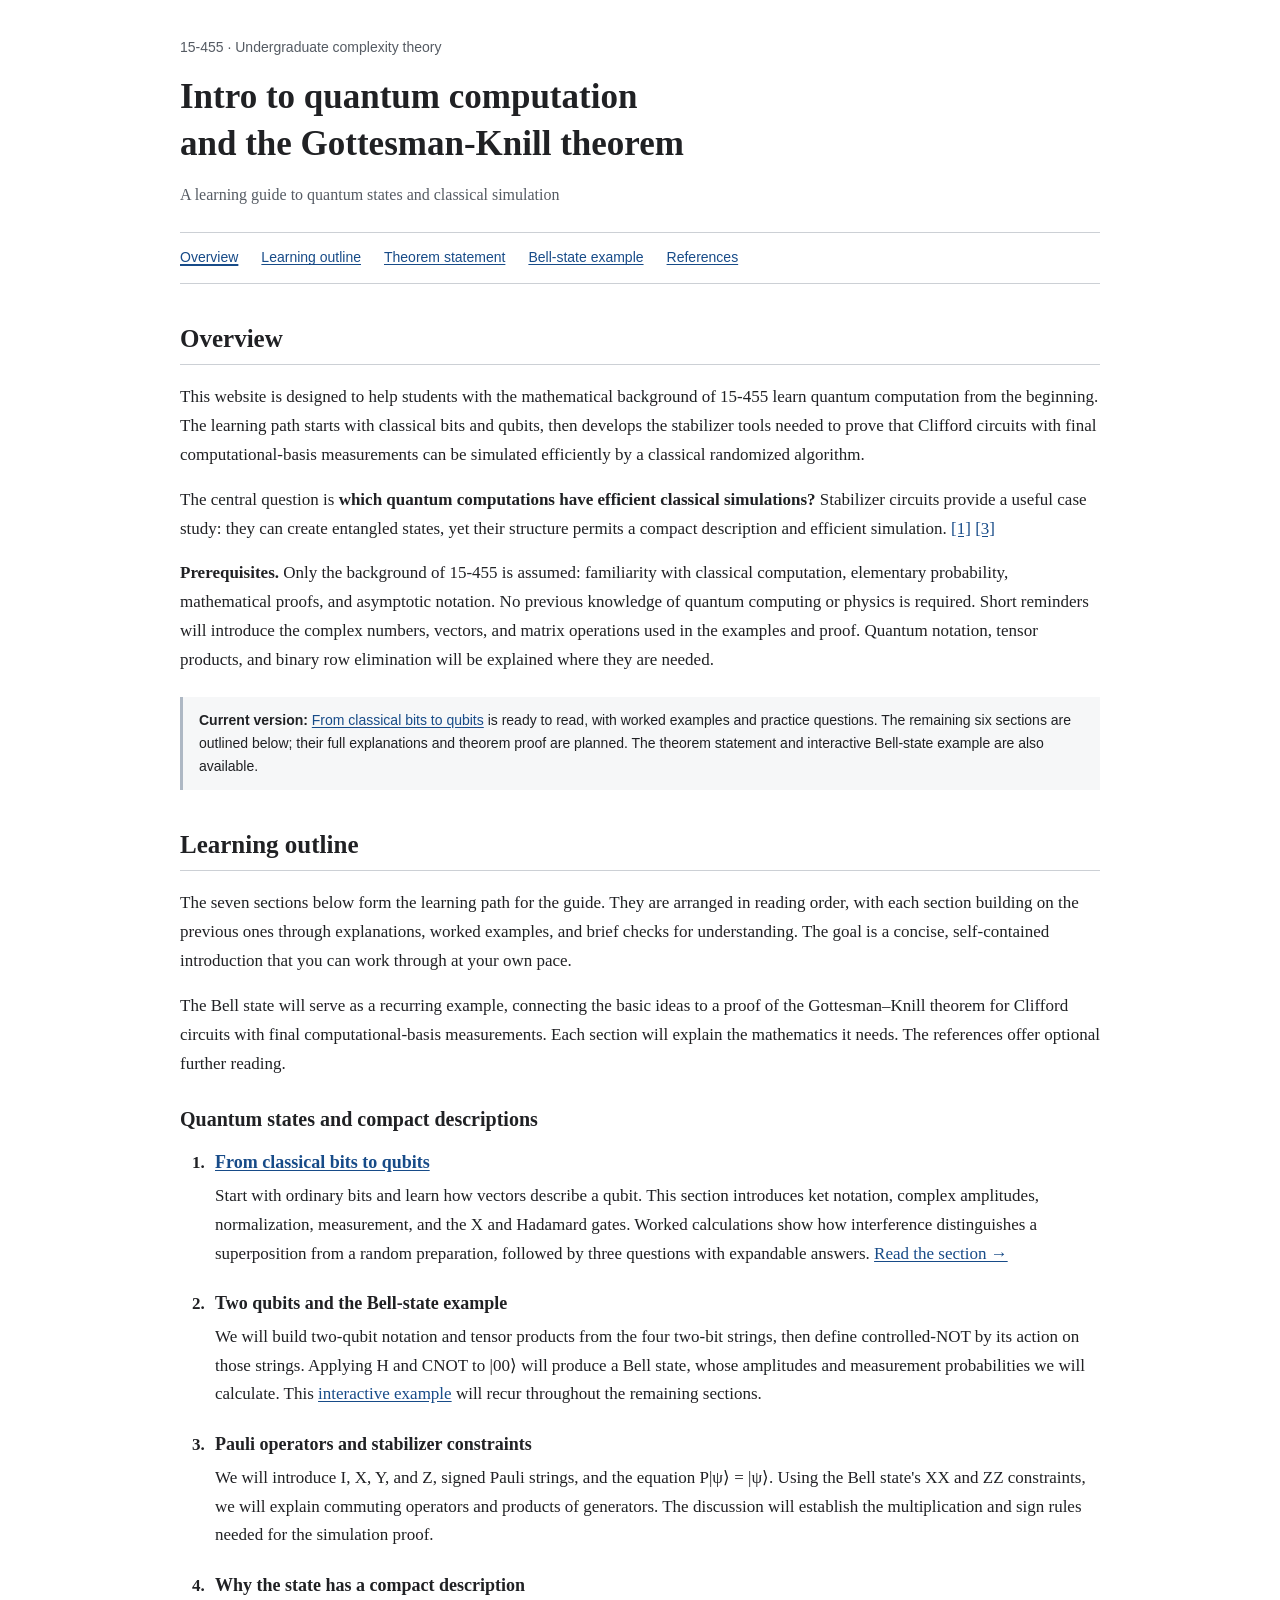
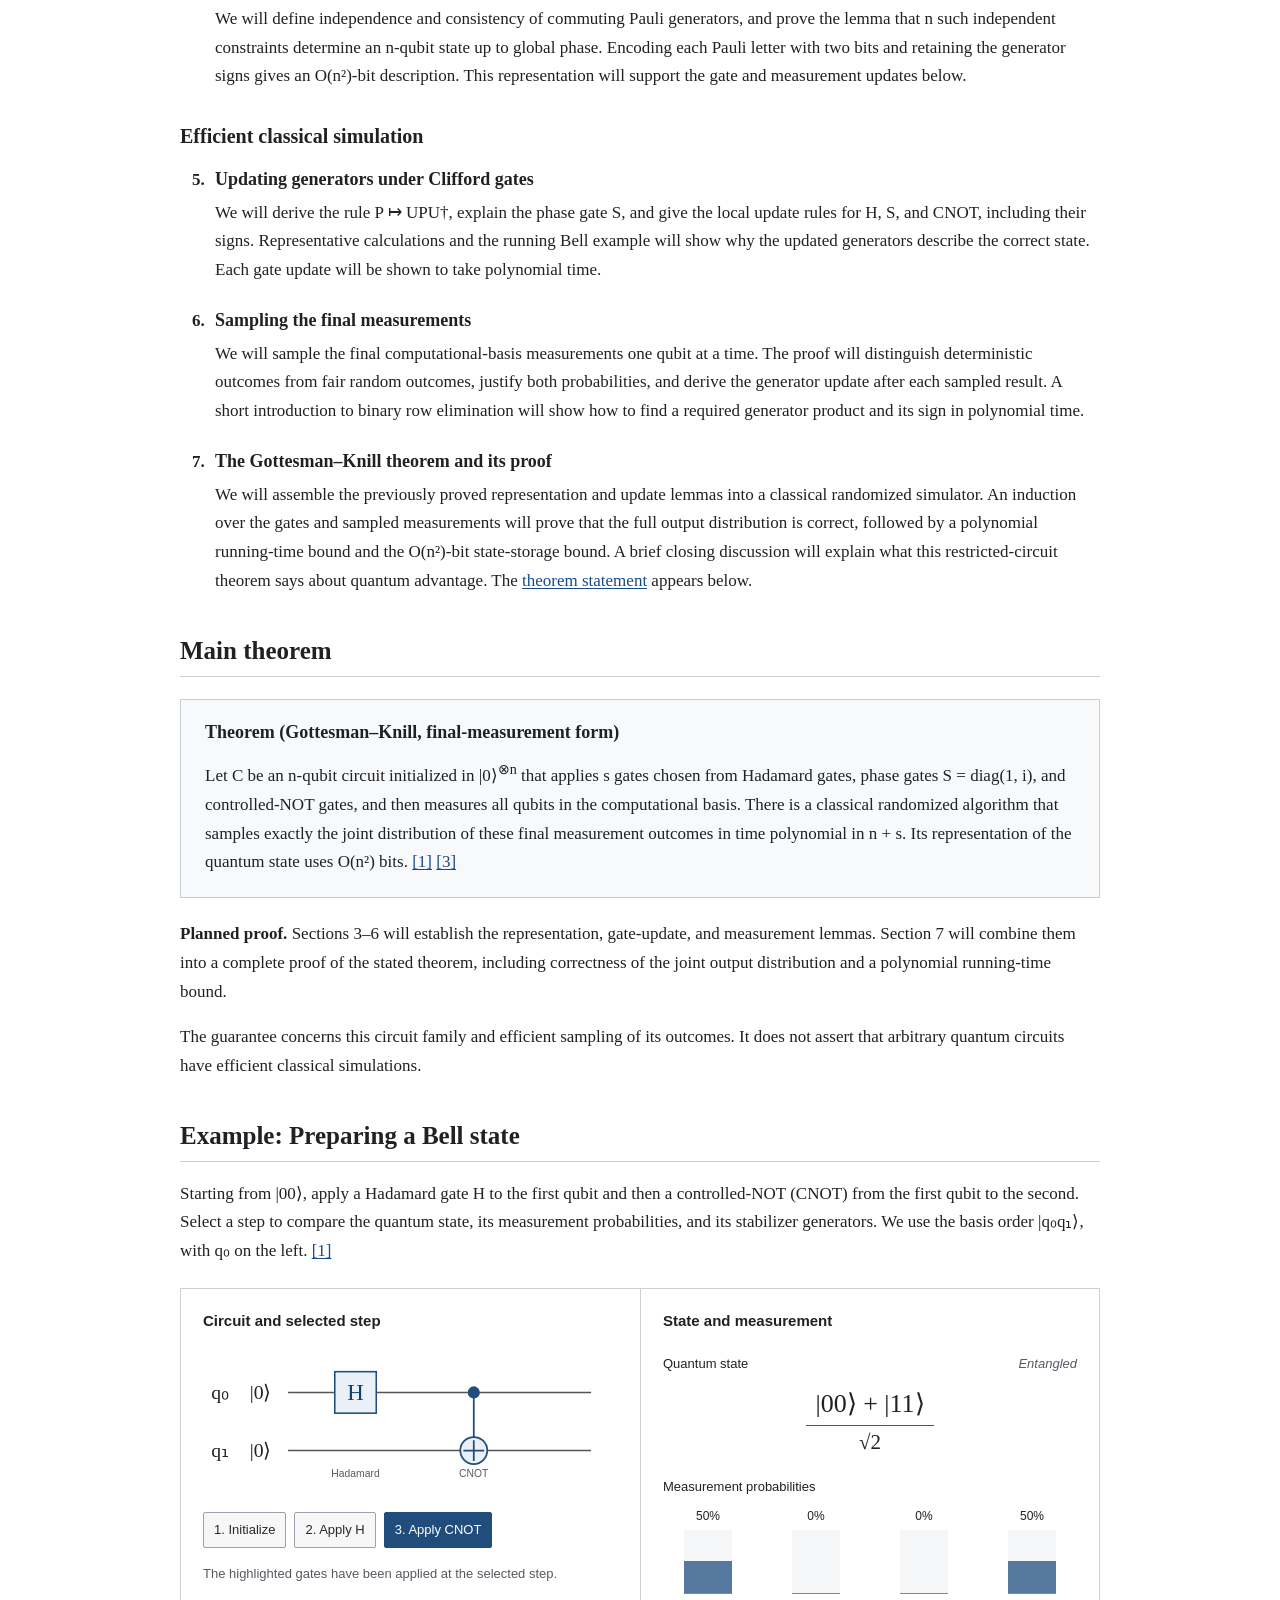
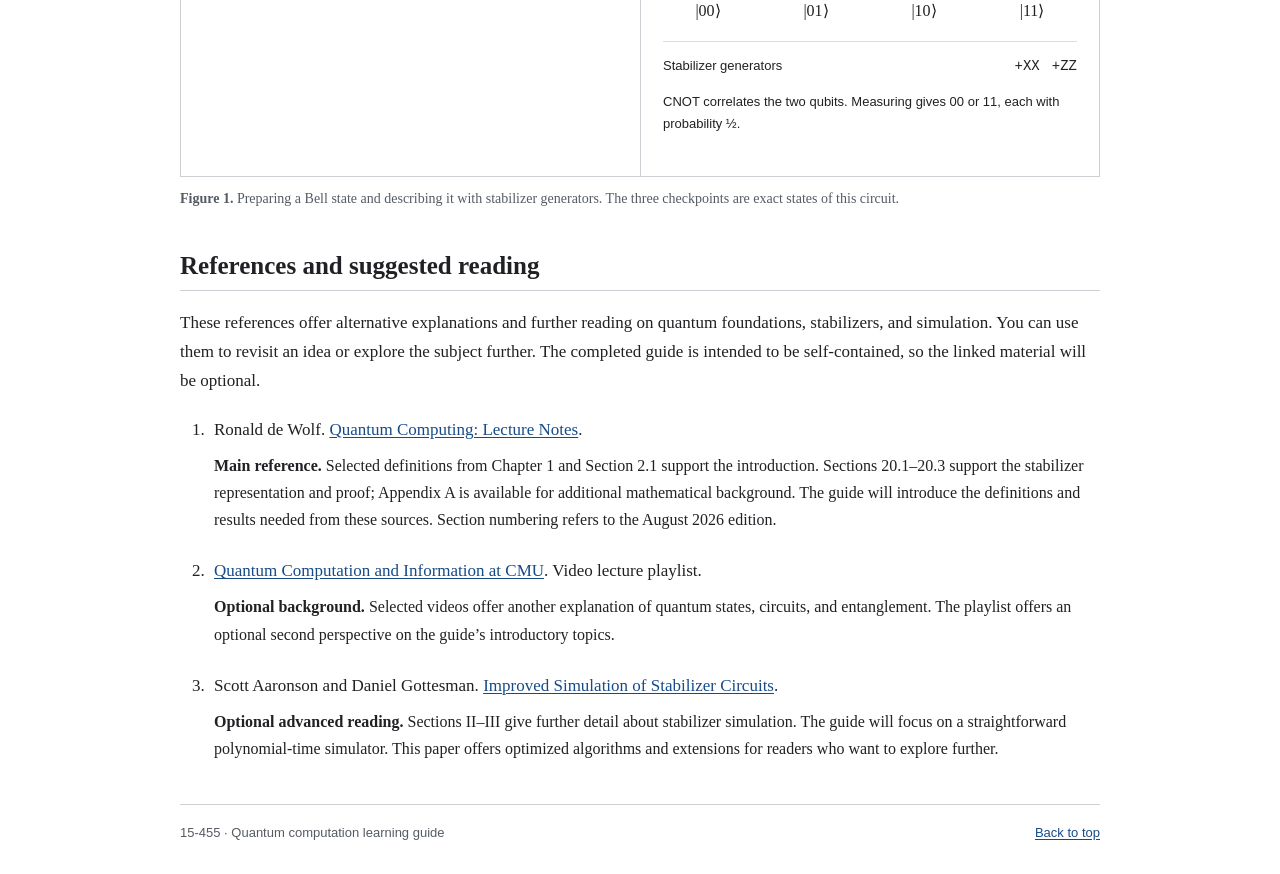
==== commit d6cbbf96: "Add the first learning section on bits, qubits, and interference" ====
--- a/index.html
+++ b/index.html
@@ -4,9 +4,9 @@
   <meta charset="utf-8">
   <meta name="viewport" content="width=device-width, initial-scale=1">
   <meta name="theme-color" content="#ffffff">
-  <meta name="description" content="A learning outline for a beginner’s guide to quantum states, stabilizers, and the Gottesman-Knill theorem for undergraduate complexity theory students.">
+  <meta name="description" content="A beginner’s learning guide to qubits, quantum states, stabilizers, and the Gottesman-Knill theorem for undergraduate complexity theory students.">
   <meta property="og:title" content="Intro to quantum computation and the Gottesman-Knill theorem">
-  <meta property="og:description" content="A quantum computation learning outline, theorem statement, interactive Bell-state example, and suggested reading for students of complexity theory.">
+  <meta property="og:description" content="Learn about qubits through worked examples, then explore the learning outline, Gottesman-Knill theorem statement, and interactive Bell-state example.">
   <meta property="og:type" content="website">
   <meta property="og:url" content="https://l6zw32.github.io/quantum-computation/">
   <link rel="canonical" href="https://l6zw32.github.io/quantum-computation/">
@@ -21,7 +21,7 @@
     <header class="site-header">
       <p class="course-label">15-455 · Undergraduate complexity theory</p>
       <h1>Intro to quantum computation and the Gottesman-Knill theorem</h1>
-      <p class="page-subtitle">Learning outline and interactive example</p>
+      <p class="page-subtitle">A learning guide to quantum states and classical simulation</p>
       <nav class="main-nav" aria-label="Page contents">
         <a href="#overview">Overview</a>
         <a href="#outline">Learning outline</a>
@@ -34,22 +34,22 @@
     <main id="main">
       <section id="overview" aria-labelledby="overview-title">
         <h2 id="overview-title">Overview</h2>
-        <p>This website is designed to help students with the mathematical background of 15-455 learn quantum computation from the beginning. The planned learning path starts with classical bits and qubits, then develops the stabilizer tools needed to prove that Clifford circuits with final computational-basis measurements can be simulated efficiently by a classical randomized algorithm.</p>
+        <p>This website is designed to help students with the mathematical background of 15-455 learn quantum computation from the beginning. The learning path starts with classical bits and qubits, then develops the stabilizer tools needed to prove that Clifford circuits with final computational-basis measurements can be simulated efficiently by a classical randomized algorithm.</p>
         <p>The central question is <strong>which quantum computations have efficient classical simulations?</strong> Stabilizer circuits provide a useful case study: they can create entangled states, yet their structure permits a compact description and efficient simulation. <a href="#resource-1" aria-label="Reference 1">[1]</a> <a href="#resource-3" aria-label="Reference 3">[3]</a></p>
         <p><strong>Prerequisites.</strong> Only the background of 15-455 is assumed: familiarity with classical computation, elementary probability, mathematical proofs, and asymptotic notation. No previous knowledge of quantum computing or physics is required. Short reminders will introduce the complex numbers, vectors, and matrix operations used in the examples and proof. Quantum notation, tensor products, and binary row elimination will be explained where they are needed.</p>
-        <p class="project-status"><strong>Current version:</strong> this page provides a learning outline, the main theorem statement, and an interactive example. The full explanations and theorem proof are planned for the completed guide.</p>
+        <p class="project-status"><strong>Current version:</strong> <a href="./from-bits-to-qubits.html">From classical bits to qubits</a> is ready to read, with worked examples and practice questions. The remaining six sections are outlined below; their full explanations and theorem proof are planned. The theorem statement and interactive Bell-state example are also available.</p>
       </section>
 
       <section id="outline" aria-labelledby="outline-title">
         <h2 id="outline-title">Learning outline</h2>
-        <p>The seven sections below outline the learning path for the completed guide. They are arranged in reading order, with each section building on the previous ones through explanations, worked examples, and brief checks for understanding. The goal is a concise, self-contained introduction that you can work through at your own pace.</p>
+        <p>The seven sections below form the learning path for the guide. They are arranged in reading order, with each section building on the previous ones through explanations, worked examples, and brief checks for understanding. The goal is a concise, self-contained introduction that you can work through at your own pace.</p>
         <p>The Bell state will serve as a recurring example, connecting the basic ideas to a proof of the Gottesman–Knill theorem for Clifford circuits with final computational-basis measurements. Each section will explain the mathematics it needs. The references offer optional further reading.</p>
         <div class="lecture-unit">
           <h3>Quantum states and compact descriptions</h3>
           <ol class="outline-list">
             <li id="section-1">
-              <h4>From classical bits to qubits</h4>
-              <p>We will start with ordinary bits, introduce a qubit, and explain the notation |0⟩, |1⟩, and |ψ⟩. Short reminders about complex numbers, vectors, and matrix operations will support the definitions of amplitudes, normalization, and measurement probabilities. Applying a Hadamard gate twice will provide one worked example of how gates act and how interference distinguishes a superposition from an ordinary random bit.</p>
+              <h4><a href="./from-bits-to-qubits.html">From classical bits to qubits</a></h4>
+              <p>Start with ordinary bits and learn how vectors describe a qubit. This section introduces ket notation, complex amplitudes, normalization, measurement, and the X and Hadamard gates. Worked calculations show how interference distinguishes a superposition from a random preparation, followed by three questions with expandable answers. <a href="./from-bits-to-qubits.html">Read the section →</a></p>
             </li>
             <li id="section-2">
               <h4>Two qubits and the Bell-state example</h4>
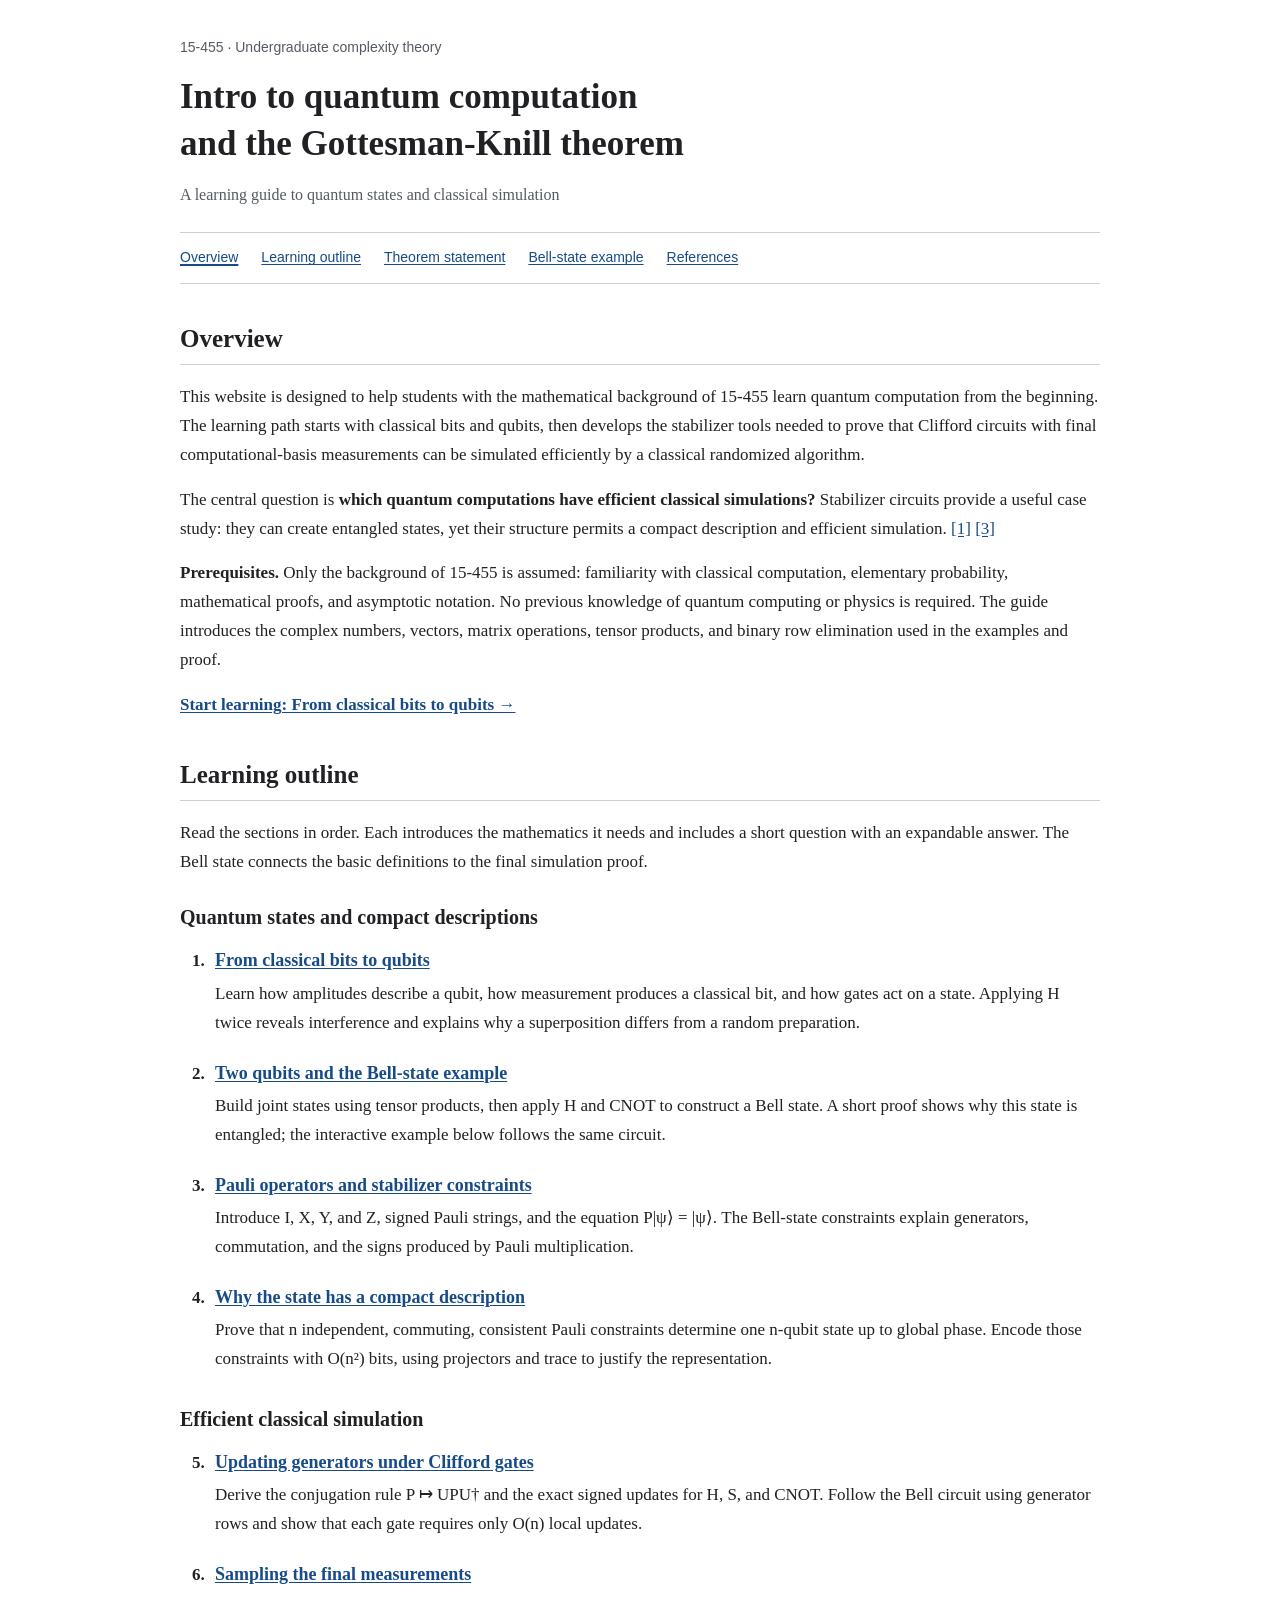
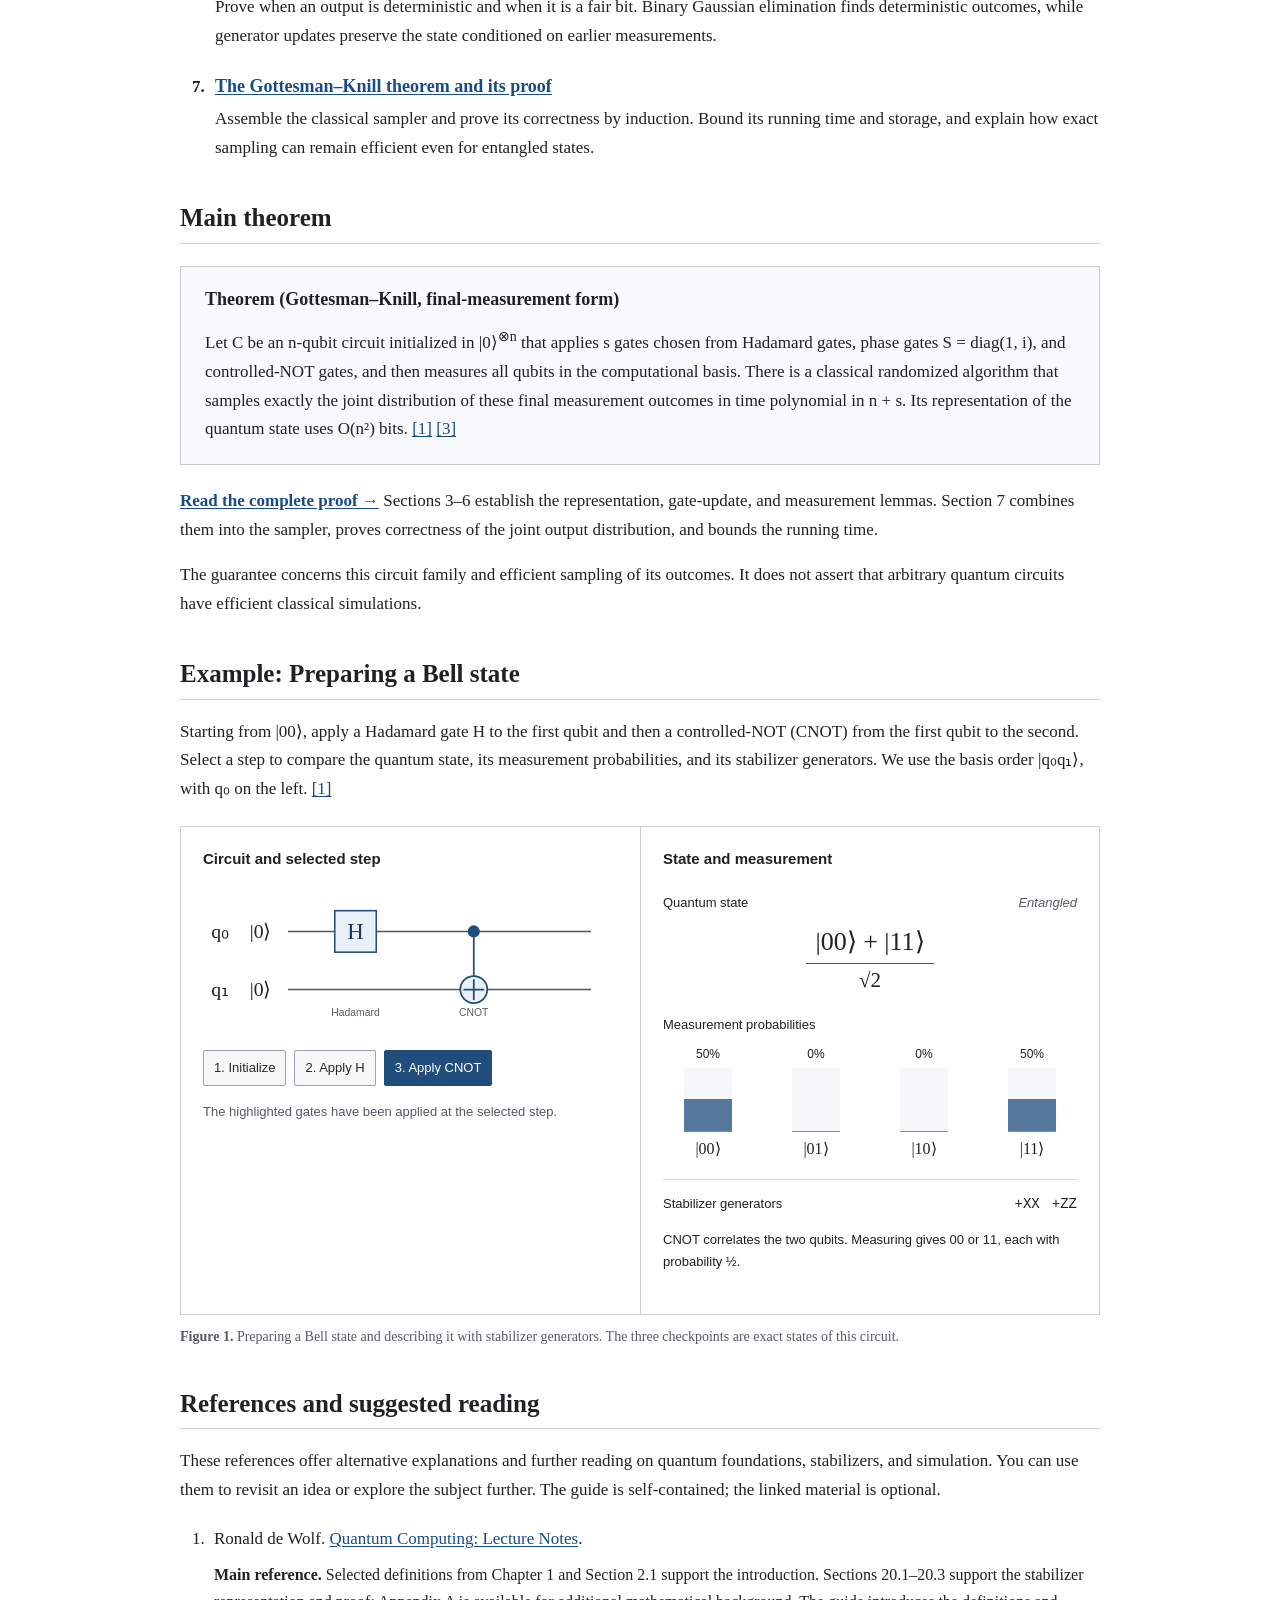
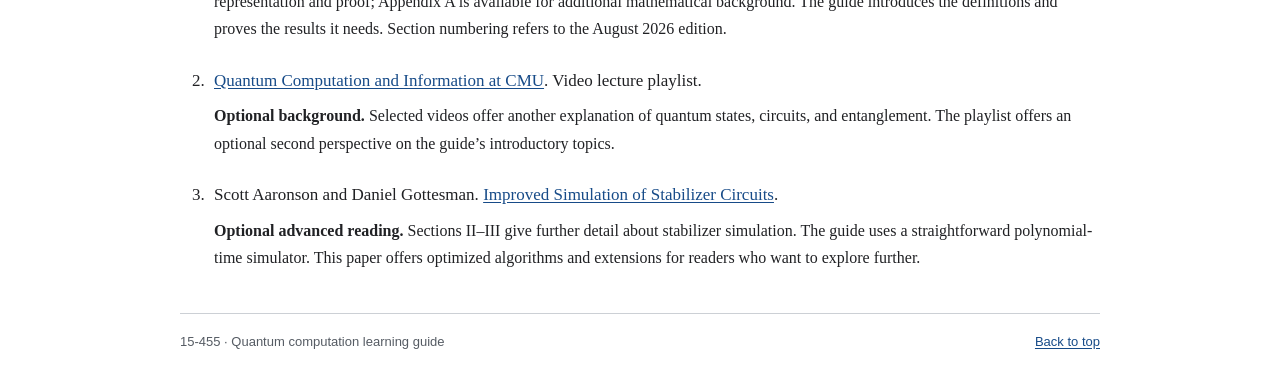
==== commit f19c3a8c: "Complete the concise seven-section quantum computation learning guide" ====
--- a/index.html
+++ b/index.html
@@ -4,9 +4,9 @@
   <meta charset="utf-8">
   <meta name="viewport" content="width=device-width, initial-scale=1">
   <meta name="theme-color" content="#ffffff">
-  <meta name="description" content="A beginner’s learning guide to qubits, quantum states, stabilizers, and the Gottesman-Knill theorem for undergraduate complexity theory students.">
+  <meta name="description" content="A concise, self-contained guide to qubits, stabilizer circuits, and a complete proof of the Gottesman-Knill theorem for undergraduate complexity theory students.">
   <meta property="og:title" content="Intro to quantum computation and the Gottesman-Knill theorem">
-  <meta property="og:description" content="Learn about qubits through worked examples, then explore the learning outline, Gottesman-Knill theorem statement, and interactive Bell-state example.">
+  <meta property="og:description" content="Learn quantum computation from the basics through seven sections, worked examples, and a complete proof of efficient classical stabilizer simulation.">
   <meta property="og:type" content="website">
   <meta property="og:url" content="https://l6zw32.github.io/quantum-computation/">
   <link rel="canonical" href="https://l6zw32.github.io/quantum-computation/">
@@ -36,32 +36,31 @@
         <h2 id="overview-title">Overview</h2>
         <p>This website is designed to help students with the mathematical background of 15-455 learn quantum computation from the beginning. The learning path starts with classical bits and qubits, then develops the stabilizer tools needed to prove that Clifford circuits with final computational-basis measurements can be simulated efficiently by a classical randomized algorithm.</p>
         <p>The central question is <strong>which quantum computations have efficient classical simulations?</strong> Stabilizer circuits provide a useful case study: they can create entangled states, yet their structure permits a compact description and efficient simulation. <a href="#resource-1" aria-label="Reference 1">[1]</a> <a href="#resource-3" aria-label="Reference 3">[3]</a></p>
-        <p><strong>Prerequisites.</strong> Only the background of 15-455 is assumed: familiarity with classical computation, elementary probability, mathematical proofs, and asymptotic notation. No previous knowledge of quantum computing or physics is required. Short reminders will introduce the complex numbers, vectors, and matrix operations used in the examples and proof. Quantum notation, tensor products, and binary row elimination will be explained where they are needed.</p>
-        <p class="project-status"><strong>Current version:</strong> <a href="./from-bits-to-qubits.html">From classical bits to qubits</a> is ready to read, with worked examples and practice questions. The remaining six sections are outlined below; their full explanations and theorem proof are planned. The theorem statement and interactive Bell-state example are also available.</p>
+        <p><strong>Prerequisites.</strong> Only the background of 15-455 is assumed: familiarity with classical computation, elementary probability, mathematical proofs, and asymptotic notation. No previous knowledge of quantum computing or physics is required. The guide introduces the complex numbers, vectors, matrix operations, tensor products, and binary row elimination used in the examples and proof.</p>
+        <p><a href="./from-bits-to-qubits.html"><strong>Start learning: From classical bits to qubits →</strong></a></p>
       </section>
 
       <section id="outline" aria-labelledby="outline-title">
         <h2 id="outline-title">Learning outline</h2>
-        <p>The seven sections below form the learning path for the guide. They are arranged in reading order, with each section building on the previous ones through explanations, worked examples, and brief checks for understanding. The goal is a concise, self-contained introduction that you can work through at your own pace.</p>
-        <p>The Bell state will serve as a recurring example, connecting the basic ideas to a proof of the Gottesman–Knill theorem for Clifford circuits with final computational-basis measurements. Each section will explain the mathematics it needs. The references offer optional further reading.</p>
+        <p>Read the sections in order. Each introduces the mathematics it needs and includes a short question with an expandable answer. The Bell state connects the basic definitions to the final simulation proof.</p>
         <div class="lecture-unit">
           <h3>Quantum states and compact descriptions</h3>
           <ol class="outline-list">
             <li id="section-1">
               <h4><a href="./from-bits-to-qubits.html">From classical bits to qubits</a></h4>
-              <p>Start with ordinary bits and learn how vectors describe a qubit. This section introduces ket notation, complex amplitudes, normalization, measurement, and the X and Hadamard gates. Worked calculations show how interference distinguishes a superposition from a random preparation, followed by three questions with expandable answers. <a href="./from-bits-to-qubits.html">Read the section →</a></p>
+              <p>Learn how amplitudes describe a qubit, how measurement produces a classical bit, and how gates act on a state. Applying H twice reveals interference and explains why a superposition differs from a random preparation.</p>
             </li>
             <li id="section-2">
-              <h4>Two qubits and the Bell-state example</h4>
-              <p>We will build two-qubit notation and tensor products from the four two-bit strings, then define controlled-NOT by its action on those strings. Applying H and CNOT to |00⟩ will produce a Bell state, whose amplitudes and measurement probabilities we will calculate. This <a href="#bell-preview">interactive example</a> will recur throughout the remaining sections.</p>
+              <h4><a href="./two-qubits-and-bell-state.html">Two qubits and the Bell-state example</a></h4>
+              <p>Build joint states using tensor products, then apply H and CNOT to construct a Bell state. A short proof shows why this state is entangled; the interactive example below follows the same circuit.</p>
             </li>
             <li id="section-3">
-              <h4>Pauli operators and stabilizer constraints</h4>
-              <p>We will introduce I, X, Y, and Z, signed Pauli strings, and the equation P|ψ⟩ = |ψ⟩. Using the Bell state's XX and ZZ constraints, we will explain commuting operators and products of generators. The discussion will establish the multiplication and sign rules needed for the simulation proof.</p>
+              <h4><a href="./pauli-operators-and-stabilizers.html">Pauli operators and stabilizer constraints</a></h4>
+              <p>Introduce I, X, Y, and Z, signed Pauli strings, and the equation P|ψ⟩ = |ψ⟩. The Bell-state constraints explain generators, commutation, and the signs produced by Pauli multiplication.</p>
             </li>
             <li id="section-4">
-              <h4>Why the state has a compact description</h4>
-              <p>We will define independence and consistency of commuting Pauli generators, and prove the lemma that n such independent constraints determine an n-qubit state up to global phase. Encoding each Pauli letter with two bits and retaining the generator signs gives an O(n²)-bit description. This representation will support the gate and measurement updates below.</p>
+              <h4><a href="./compact-stabilizer-description.html">Why the state has a compact description</a></h4>
+              <p>Prove that n independent, commuting, consistent Pauli constraints determine one n-qubit state up to global phase. Encode those constraints with O(n²) bits, using projectors and trace to justify the representation.</p>
             </li>
           </ol>
         </div>
@@ -69,16 +68,16 @@
           <h3>Efficient classical simulation</h3>
           <ol class="outline-list" start="5">
             <li id="section-5">
-              <h4>Updating generators under Clifford gates</h4>
-              <p>We will derive the rule P ↦ UPU†, explain the phase gate S, and give the local update rules for H, S, and CNOT, including their signs. Representative calculations and the running Bell example will show why the updated generators describe the correct state. Each gate update will be shown to take polynomial time.</p>
+              <h4><a href="./clifford-gate-updates.html">Updating generators under Clifford gates</a></h4>
+              <p>Derive the conjugation rule P ↦ UPU† and the exact signed updates for H, S, and CNOT. Follow the Bell circuit using generator rows and show that each gate requires only O(n) local updates.</p>
             </li>
             <li id="section-6">
-              <h4>Sampling the final measurements</h4>
-              <p>We will sample the final computational-basis measurements one qubit at a time. The proof will distinguish deterministic outcomes from fair random outcomes, justify both probabilities, and derive the generator update after each sampled result. A short introduction to binary row elimination will show how to find a required generator product and its sign in polynomial time.</p>
+              <h4><a href="./sampling-measurements.html">Sampling the final measurements</a></h4>
+              <p>Prove when an output is deterministic and when it is a fair bit. Binary Gaussian elimination finds deterministic outcomes, while generator updates preserve the state conditioned on earlier measurements.</p>
             </li>
             <li id="section-7">
-              <h4>The Gottesman–Knill theorem and its proof</h4>
-              <p>We will assemble the previously proved representation and update lemmas into a classical randomized simulator. An induction over the gates and sampled measurements will prove that the full output distribution is correct, followed by a polynomial running-time bound and the O(n²)-bit state-storage bound. A brief closing discussion will explain what this restricted-circuit theorem says about quantum advantage. The <a href="#theorem">theorem statement</a> appears below.</p>
+              <h4><a href="./gottesman-knill-theorem.html">The Gottesman–Knill theorem and its proof</a></h4>
+              <p>Assemble the classical sampler and prove its correctness by induction. Bound its running time and storage, and explain how exact sampling can remain efficient even for entangled states.</p>
             </li>
           </ol>
         </div>
@@ -90,7 +89,7 @@
           <h3>Theorem (Gottesman–Knill, final-measurement form)</h3>
           <p>Let C be an n-qubit circuit initialized in |0⟩<sup>⊗n</sup> that applies s gates chosen from Hadamard gates, phase gates S = diag(1, i), and controlled-NOT gates, and then measures all qubits in the computational basis. There is a classical randomized algorithm that samples exactly the joint distribution of these final measurement outcomes in time polynomial in n + s. Its representation of the quantum state uses O(n²) bits. <a href="#resource-1" aria-label="Reference 1">[1]</a> <a href="#resource-3" aria-label="Reference 3">[3]</a></p>
         </div>
-        <p><strong>Planned proof.</strong> Sections 3–6 will establish the representation, gate-update, and measurement lemmas. Section 7 will combine them into a complete proof of the stated theorem, including correctness of the joint output distribution and a polynomial running-time bound.</p>
+        <p><a href="./gottesman-knill-theorem.html"><strong>Read the complete proof →</strong></a> Sections 3–6 establish the representation, gate-update, and measurement lemmas. Section 7 combines them into the sampler, proves correctness of the joint output distribution, and bounds the running time.</p>
         <p>The guarantee concerns this circuit family and efficient sampling of its outcomes. It does not assert that arbitrary quantum circuits have efficient classical simulations.</p>
       </section>
 
@@ -140,11 +139,11 @@
 
       <section id="resources" aria-labelledby="resources-title">
         <h2 id="resources-title">References and suggested reading</h2>
-        <p>These references offer alternative explanations and further reading on quantum foundations, stabilizers, and simulation. You can use them to revisit an idea or explore the subject further. The completed guide is intended to be self-contained, so the linked material will be optional.</p>
+        <p>These references offer alternative explanations and further reading on quantum foundations, stabilizers, and simulation. You can use them to revisit an idea or explore the subject further. The guide is self-contained; the linked material is optional.</p>
         <ol class="resource-list">
           <li id="resource-1">
             <p>Ronald de Wolf. <a href="https://homepages.cwi.nl/~rdewolf/qcnotes.pdf">Quantum Computing: Lecture Notes</a>.</p>
-            <p class="resource-description"><strong>Main reference.</strong> Selected definitions from Chapter 1 and Section 2.1 support the introduction. Sections 20.1–20.3 support the stabilizer representation and proof; Appendix A is available for additional mathematical background. The guide will introduce the definitions and results needed from these sources. Section numbering refers to the August 2026 edition.</p>
+            <p class="resource-description"><strong>Main reference.</strong> Selected definitions from Chapter 1 and Section 2.1 support the introduction. Sections 20.1–20.3 support the stabilizer representation and proof; Appendix A is available for additional mathematical background. The guide introduces the definitions and proves the results it needs. Section numbering refers to the August 2026 edition.</p>
           </li>
           <li id="resource-2">
             <p><a href="https://www.youtube.com/playlist?list=PLm3J0oaFux3YL5qLskC6xQ24JpMwOAeJz">Quantum Computation and Information at CMU</a>. Video lecture playlist.</p>
@@ -152,7 +151,7 @@
           </li>
           <li id="resource-3">
             <p>Scott Aaronson and Daniel Gottesman. <a href="https://arxiv.org/pdf/quant-ph/0406196">Improved Simulation of Stabilizer Circuits</a>.</p>
-            <p class="resource-description"><strong>Optional advanced reading.</strong> Sections II–III give further detail about stabilizer simulation. The guide will focus on a straightforward polynomial-time simulator. This paper offers optimized algorithms and extensions for readers who want to explore further.</p>
+            <p class="resource-description"><strong>Optional advanced reading.</strong> Sections II–III give further detail about stabilizer simulation. The guide uses a straightforward polynomial-time simulator. This paper offers optimized algorithms and extensions for readers who want to explore further.</p>
           </li>
         </ol>
       </section>
@@ -165,3 +164,4 @@
   </div>
 </body>
 </html>
+
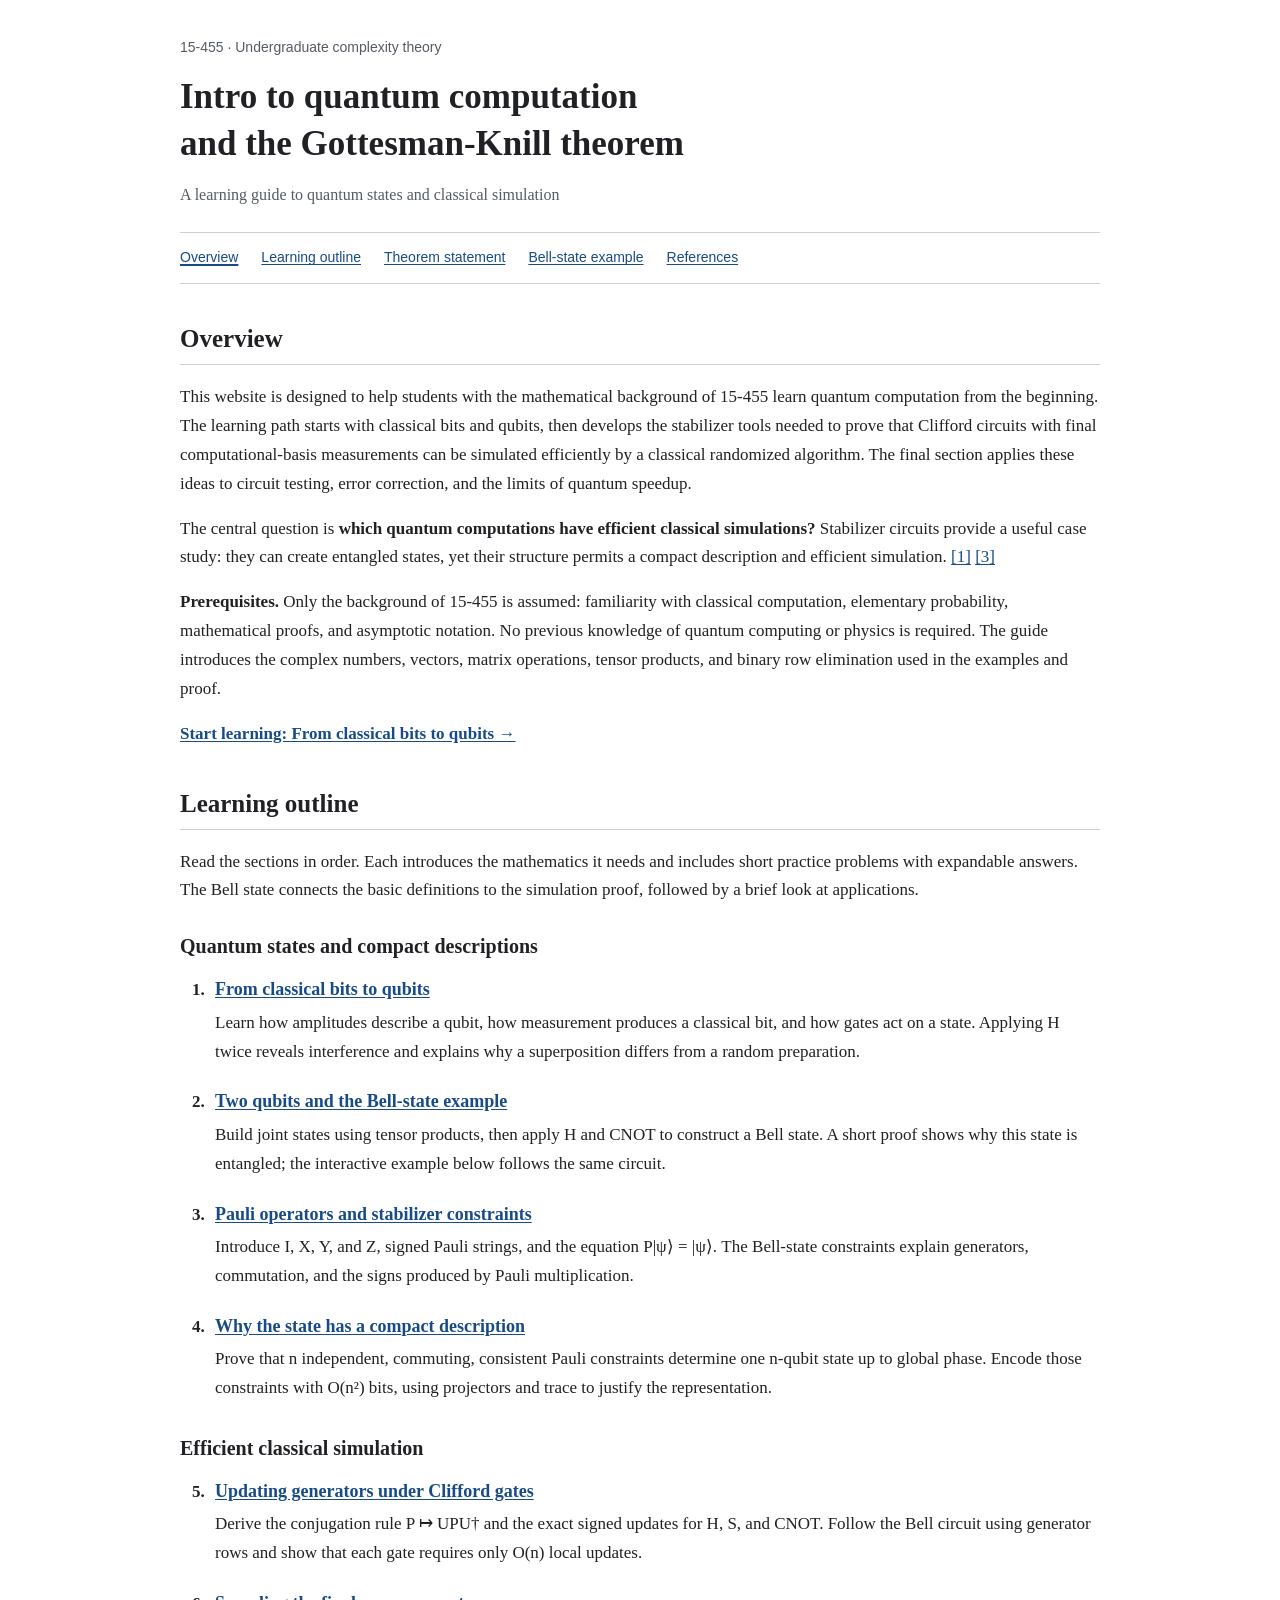
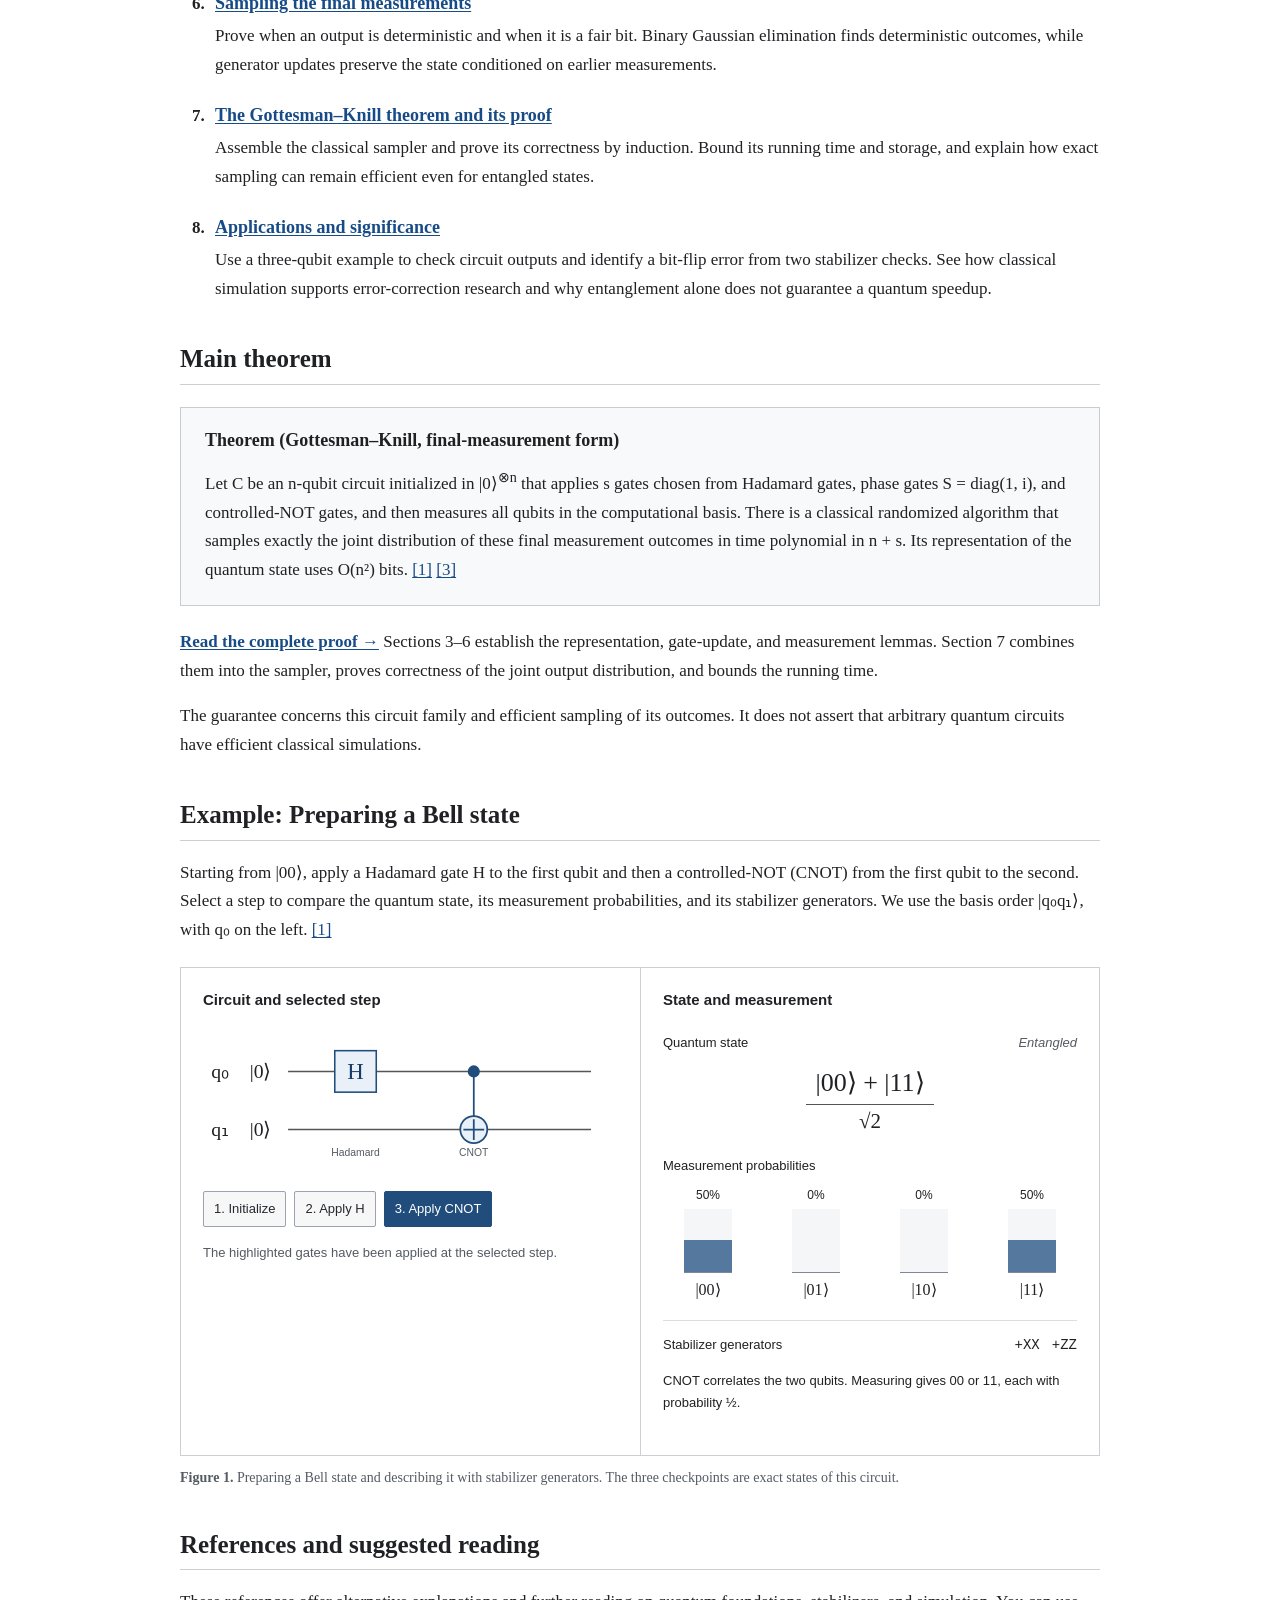
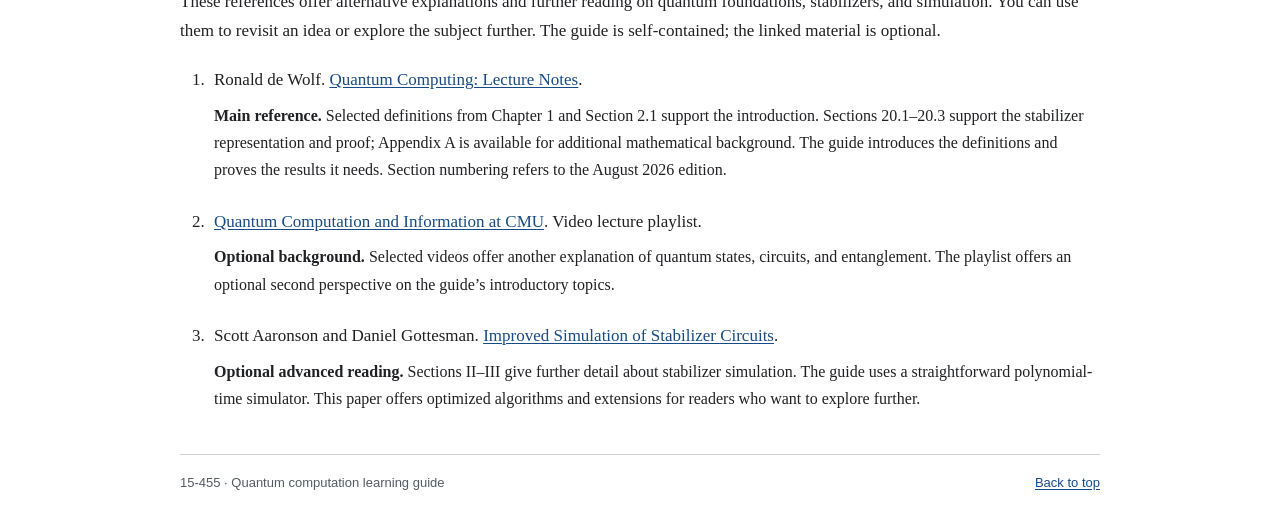
==== commit 7e100eb3: "Add applications of the Gottesman–Knill theorem as the final section" ====
--- a/index.html
+++ b/index.html
@@ -6,7 +6,7 @@
   <meta name="theme-color" content="#ffffff">
   <meta name="description" content="A concise, self-contained guide to qubits, stabilizer circuits, and a complete proof of the Gottesman-Knill theorem for undergraduate complexity theory students.">
   <meta property="og:title" content="Intro to quantum computation and the Gottesman-Knill theorem">
-  <meta property="og:description" content="Learn quantum computation from the basics through seven sections, worked examples, and a complete proof of efficient classical stabilizer simulation.">
+  <meta property="og:description" content="Learn quantum computation from the basics through eight sections, worked examples, a proof of efficient classical stabilizer simulation, and its applications.">
   <meta property="og:type" content="website">
   <meta property="og:url" content="https://l6zw32.github.io/quantum-computation/">
   <link rel="canonical" href="https://l6zw32.github.io/quantum-computation/">
@@ -34,7 +34,7 @@
     <main id="main">
       <section id="overview" aria-labelledby="overview-title">
         <h2 id="overview-title">Overview</h2>
-        <p>This website is designed to help students with the mathematical background of 15-455 learn quantum computation from the beginning. The learning path starts with classical bits and qubits, then develops the stabilizer tools needed to prove that Clifford circuits with final computational-basis measurements can be simulated efficiently by a classical randomized algorithm.</p>
+        <p>This website is designed to help students with the mathematical background of 15-455 learn quantum computation from the beginning. The learning path starts with classical bits and qubits, then develops the stabilizer tools needed to prove that Clifford circuits with final computational-basis measurements can be simulated efficiently by a classical randomized algorithm. The final section applies these ideas to circuit testing, error correction, and the limits of quantum speedup.</p>
         <p>The central question is <strong>which quantum computations have efficient classical simulations?</strong> Stabilizer circuits provide a useful case study: they can create entangled states, yet their structure permits a compact description and efficient simulation. <a href="#resource-1" aria-label="Reference 1">[1]</a> <a href="#resource-3" aria-label="Reference 3">[3]</a></p>
         <p><strong>Prerequisites.</strong> Only the background of 15-455 is assumed: familiarity with classical computation, elementary probability, mathematical proofs, and asymptotic notation. No previous knowledge of quantum computing or physics is required. The guide introduces the complex numbers, vectors, matrix operations, tensor products, and binary row elimination used in the examples and proof.</p>
         <p><a href="./from-bits-to-qubits.html"><strong>Start learning: From classical bits to qubits →</strong></a></p>
@@ -42,7 +42,7 @@
 
       <section id="outline" aria-labelledby="outline-title">
         <h2 id="outline-title">Learning outline</h2>
-        <p>Read the sections in order. Each introduces the mathematics it needs and includes a short question with an expandable answer. The Bell state connects the basic definitions to the final simulation proof.</p>
+        <p>Read the sections in order. Each introduces the mathematics it needs and includes short practice problems with expandable answers. The Bell state connects the basic definitions to the simulation proof, followed by a brief look at applications.</p>
         <div class="lecture-unit">
           <h3>Quantum states and compact descriptions</h3>
           <ol class="outline-list">
@@ -78,6 +78,10 @@
             <li id="section-7">
               <h4><a href="./gottesman-knill-theorem.html">The Gottesman–Knill theorem and its proof</a></h4>
               <p>Assemble the classical sampler and prove its correctness by induction. Bound its running time and storage, and explain how exact sampling can remain efficient even for entangled states.</p>
+            </li>
+            <li id="section-8">
+              <h4><a href="./applications-and-significance.html">Applications and significance</a></h4>
+              <p>Use a three-qubit example to check circuit outputs and identify a bit-flip error from two stabilizer checks. See how classical simulation supports error-correction research and why entanglement alone does not guarantee a quantum speedup.</p>
             </li>
           </ol>
         </div>
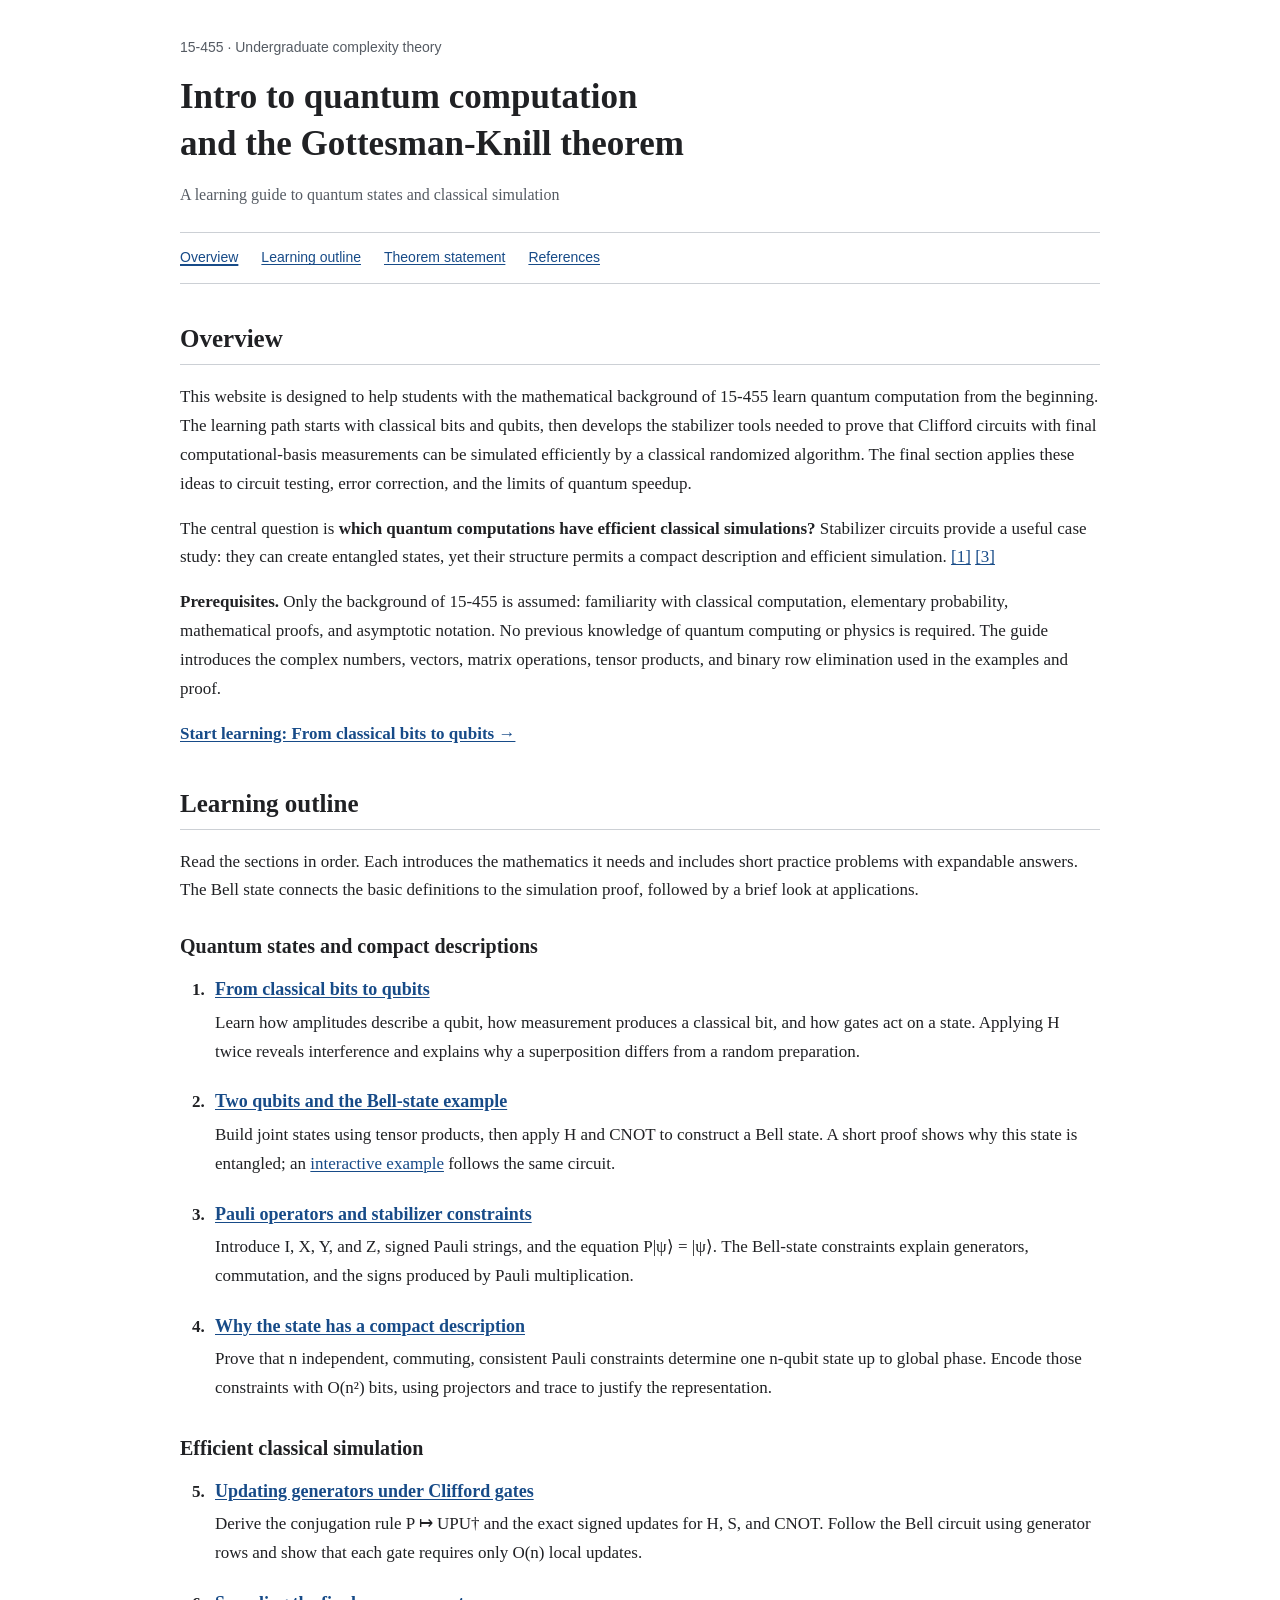
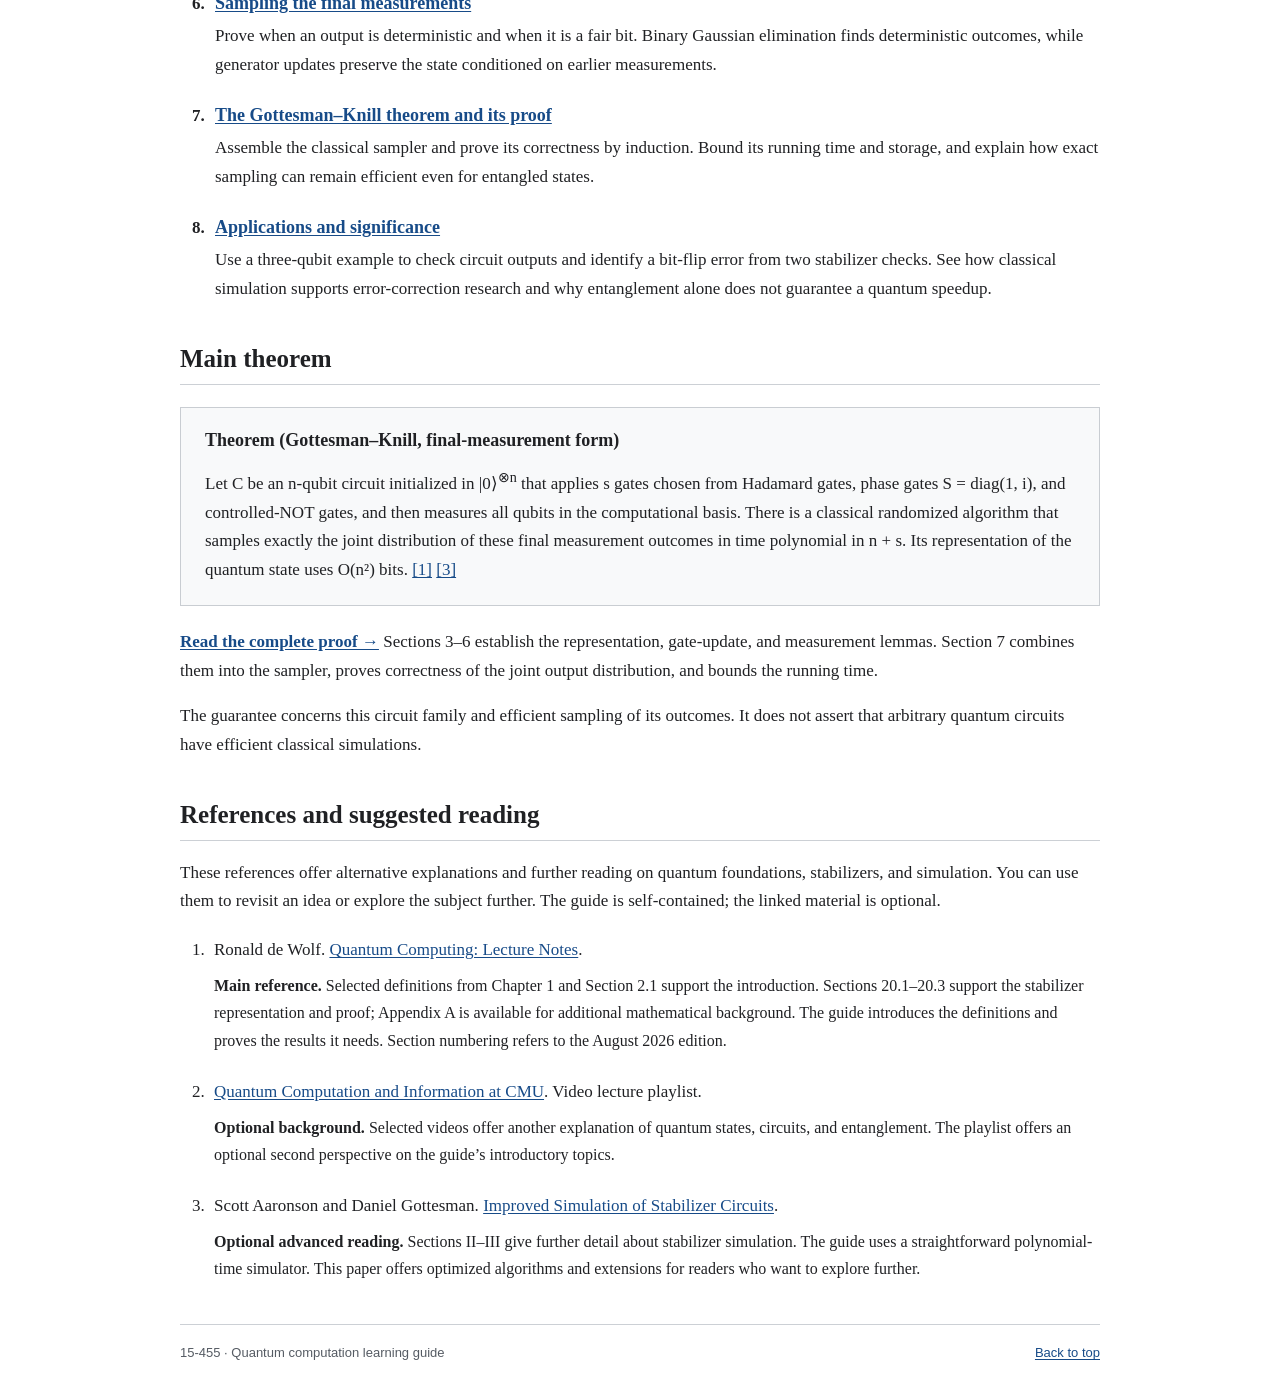
==== commit b8e939d3: "Move the Bell-state preparation demo into Section 2" ====
--- a/index.html
+++ b/index.html
@@ -26,7 +26,6 @@
         <a href="#overview">Overview</a>
         <a href="#outline">Learning outline</a>
         <a href="#theorem">Theorem statement</a>
-        <a href="#bell-preview">Bell-state example</a>
         <a href="#resources">References</a>
       </nav>
     </header>
@@ -52,7 +51,7 @@
             </li>
             <li id="section-2">
               <h4><a href="./two-qubits-and-bell-state.html">Two qubits and the Bell-state example</a></h4>
-              <p>Build joint states using tensor products, then apply H and CNOT to construct a Bell state. A short proof shows why this state is entangled; the interactive example below follows the same circuit.</p>
+              <p>Build joint states using tensor products, then apply H and CNOT to construct a Bell state. A short proof shows why this state is entangled; an <a href="./two-qubits-and-bell-state.html#bell-preview">interactive example</a> follows the same circuit.</p>
             </li>
             <li id="section-3">
               <h4><a href="./pauli-operators-and-stabilizers.html">Pauli operators and stabilizer constraints</a></h4>
@@ -97,50 +96,6 @@
         <p>The guarantee concerns this circuit family and efficient sampling of its outcomes. It does not assert that arbitrary quantum circuits have efficient classical simulations.</p>
       </section>
 
-      <section id="bell-preview" aria-labelledby="preview-title">
-        <h2 id="preview-title">Example: Preparing a Bell state</h2>
-        <p>Starting from |00⟩, apply a Hadamard gate H to the first qubit and then a controlled-NOT (CNOT) from the first qubit to the second. Select a step to compare the quantum state, its measurement probabilities, and its stabilizer generators. We use the basis order |q₀q₁⟩, with q₀ on the left. <a href="#resource-1" aria-label="Reference 1">[1]</a></p>
-        <figure class="bell-example">
-          <div class="example-grid">
-            <div class="circuit-panel">
-              <h3>Circuit and selected step</h3>
-              <svg class="circuit" viewBox="0 0 400 126" role="img" aria-labelledby="circuit-title circuit-desc">
-                <title id="circuit-title">A circuit that prepares a Bell state</title>
-                <desc id="circuit-desc">Qubits q zero and q one start in zero. Apply a Hadamard gate to q zero, then a controlled-NOT from q zero to q one.</desc>
-                <text x="8" y="44" class="circuit-label">q₀</text><text x="8" y="100" class="circuit-label">q₁</text>
-                <text x="45" y="44" class="ket">|0⟩</text><text x="45" y="100" class="ket">|0⟩</text>
-                <path d="M82 38H374M82 94H374" class="wire"/>
-                <g class="gate active" data-gate="h"><rect x="127" y="18" width="40" height="40"/><text x="147" y="45" text-anchor="middle">H</text></g>
-                <g class="cnot active" data-gate="cnot"><path d="M261 38V94"/><circle cx="261" cy="38" r="5" class="control"/><circle cx="261" cy="94" r="13" class="target"/><path d="M251 94H271M261 84V104"/></g>
-                <text x="147" y="120" text-anchor="middle" class="gate-caption">Hadamard</text><text x="261" y="120" text-anchor="middle" class="gate-caption">CNOT</text>
-              </svg>
-              <div class="step-controls" role="group" aria-label="Select a circuit checkpoint">
-                <button type="button" data-step="0" aria-pressed="false">1. Initialize</button>
-                <button type="button" data-step="1" aria-pressed="false">2. Apply H</button>
-                <button type="button" data-step="2" aria-pressed="true">3. Apply CNOT</button>
-              </div>
-              <p class="example-help">The highlighted gates have been applied at the selected step.</p>
-            </div>
-            <div class="preview-output" aria-live="polite" aria-atomic="true">
-              <h3>State and measurement</h3>
-              <div class="state-label"><span>Quantum state</span><span id="state-kind">Entangled</span></div>
-              <div class="state-equation" id="state-equation" aria-label="The sum of ket zero zero and ket one one, divided by square root of two"><span class="fraction"><span>|00⟩ + |11⟩</span><span>√2</span></span></div>
-              <p class="probability-heading">Measurement probabilities</p>
-              <div class="probability-bars" aria-label="Probabilities: zero zero 50 percent; zero one 0 percent; one zero 0 percent; one one 50 percent">
-                <div class="probability-column"><span class="bar-number">50%</span><div class="bar-track"><span class="bar" style="height:50%"></span></div><span class="bar-label">|00⟩</span></div>
-                <div class="probability-column"><span class="bar-number">0%</span><div class="bar-track"><span class="bar" style="height:0%"></span></div><span class="bar-label">|01⟩</span></div>
-                <div class="probability-column"><span class="bar-number">0%</span><div class="bar-track"><span class="bar" style="height:0%"></span></div><span class="bar-label">|10⟩</span></div>
-                <div class="probability-column"><span class="bar-number">50%</span><div class="bar-track"><span class="bar" style="height:50%"></span></div><span class="bar-label">|11⟩</span></div>
-              </div>
-              <div class="stabilizer-strip"><span>Stabilizer generators</span><div id="generators"><code>+XX</code><code>+ZZ</code></div></div>
-              <p class="step-explanation" id="step-explanation">CNOT correlates the two qubits. Measuring gives 00 or 11, each with probability ½.</p>
-            </div>
-          </div>
-          <figcaption><strong>Figure 1.</strong> Preparing a Bell state and describing it with stabilizer generators. The three checkpoints are exact states of this circuit.</figcaption>
-          <noscript><p>The final Bell-state example is shown. Enable JavaScript to switch between circuit checkpoints.</p></noscript>
-        </figure>
-      </section>
-
       <section id="resources" aria-labelledby="resources-title">
         <h2 id="resources-title">References and suggested reading</h2>
         <p>These references offer alternative explanations and further reading on quantum foundations, stabilizers, and simulation. You can use them to revisit an idea or explore the subject further. The guide is self-contained; the linked material is optional.</p>
--- a/styles.css
+++ b/styles.css
@@ -45,7 +45,7 @@
 .example-grid { display: grid; grid-template-columns: 1fr 1fr; border: 1px solid var(--line); }
 .circuit-panel, .preview-output { min-width: 0; padding: 22px; }
 .preview-output { border-left: 1px solid var(--line); }
-.example-grid h3 { font-family: var(--sans); font-size: 15px; margin: 0 0 22px; }
+.example-grid h3, .example-grid h4 { font-family: var(--sans); font-size: 15px; margin: 0 0 22px; }
 .circuit { display: block; width: 100%; height: auto; margin: 16px 0 28px; overflow: visible; }
 .circuit text { font-family: var(--serif); fill: var(--ink); }
 .circuit-label, .ket { font-size: 19px; }
@@ -126,3 +126,4 @@
   .example-grid { grid-template-columns: 1fr 1fr; }
   .preview-output { border-left: 1px solid var(--line); border-top: 0; }
 }
+
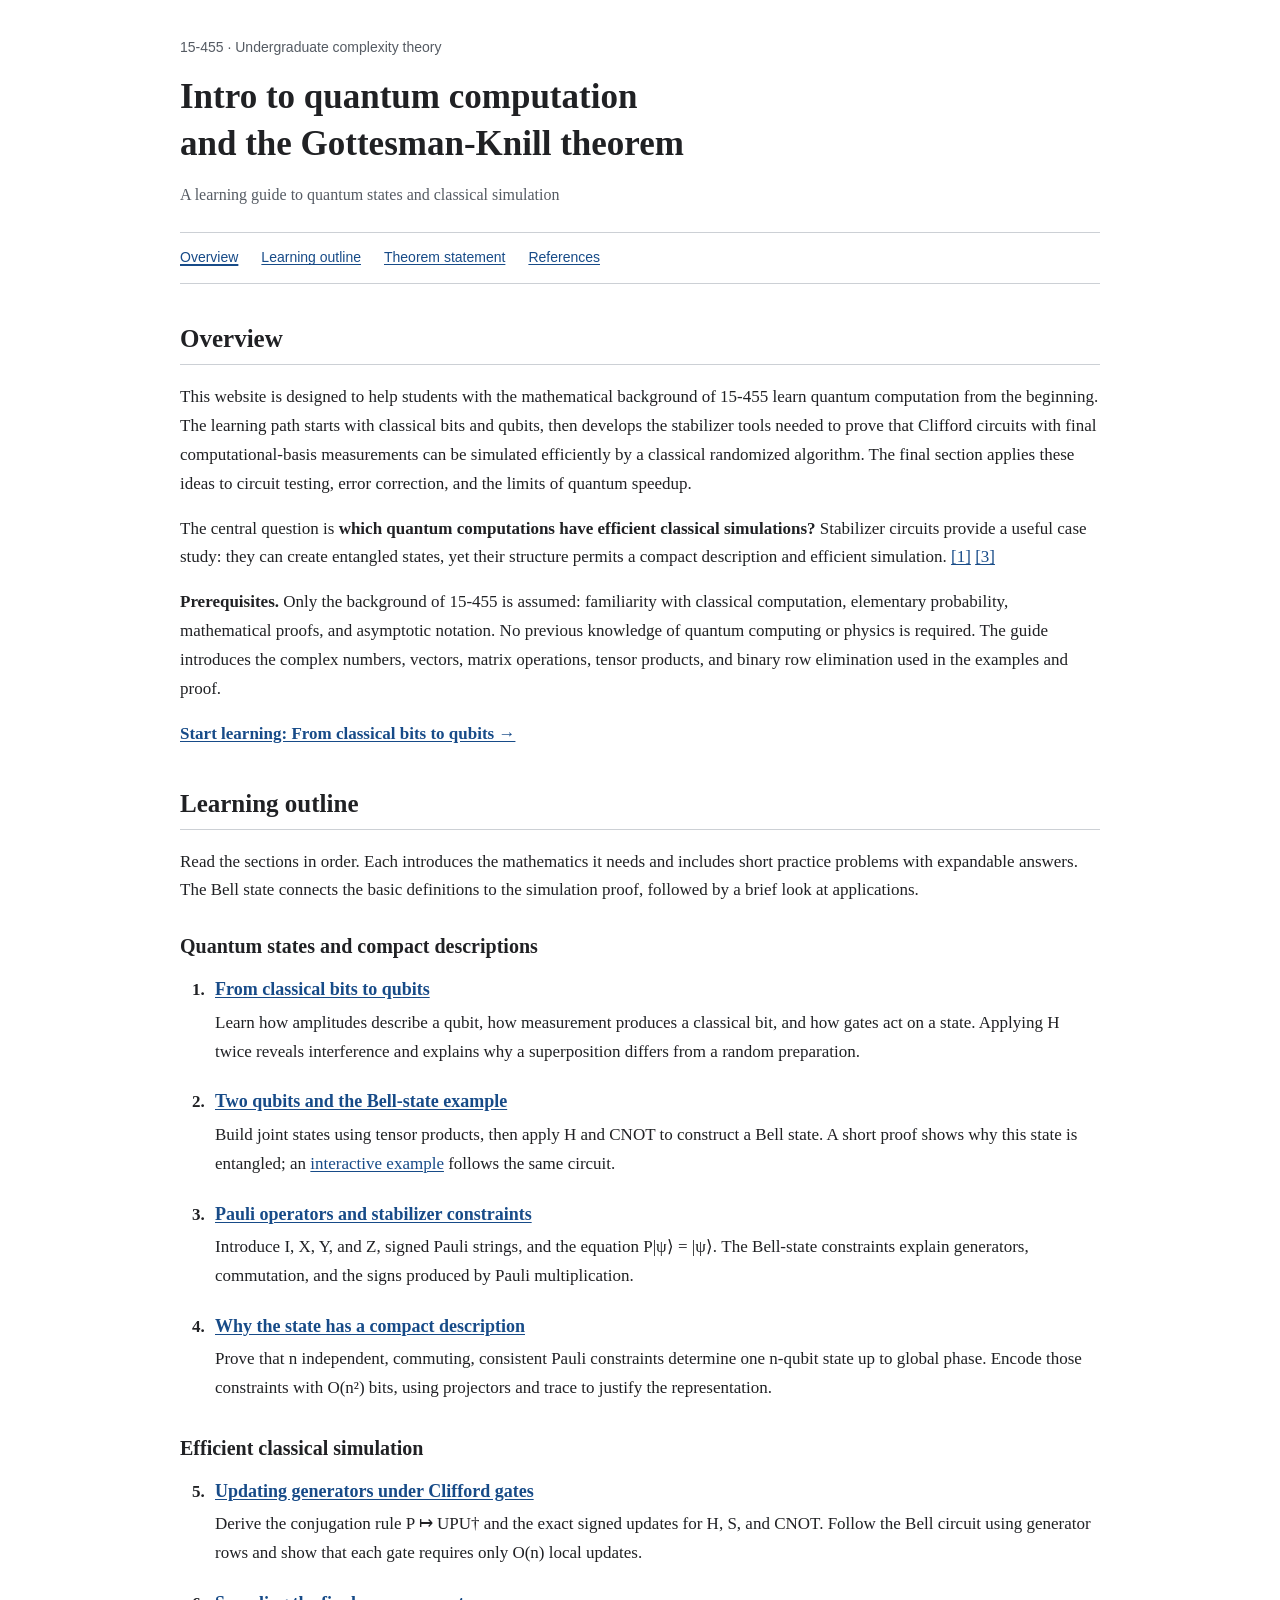
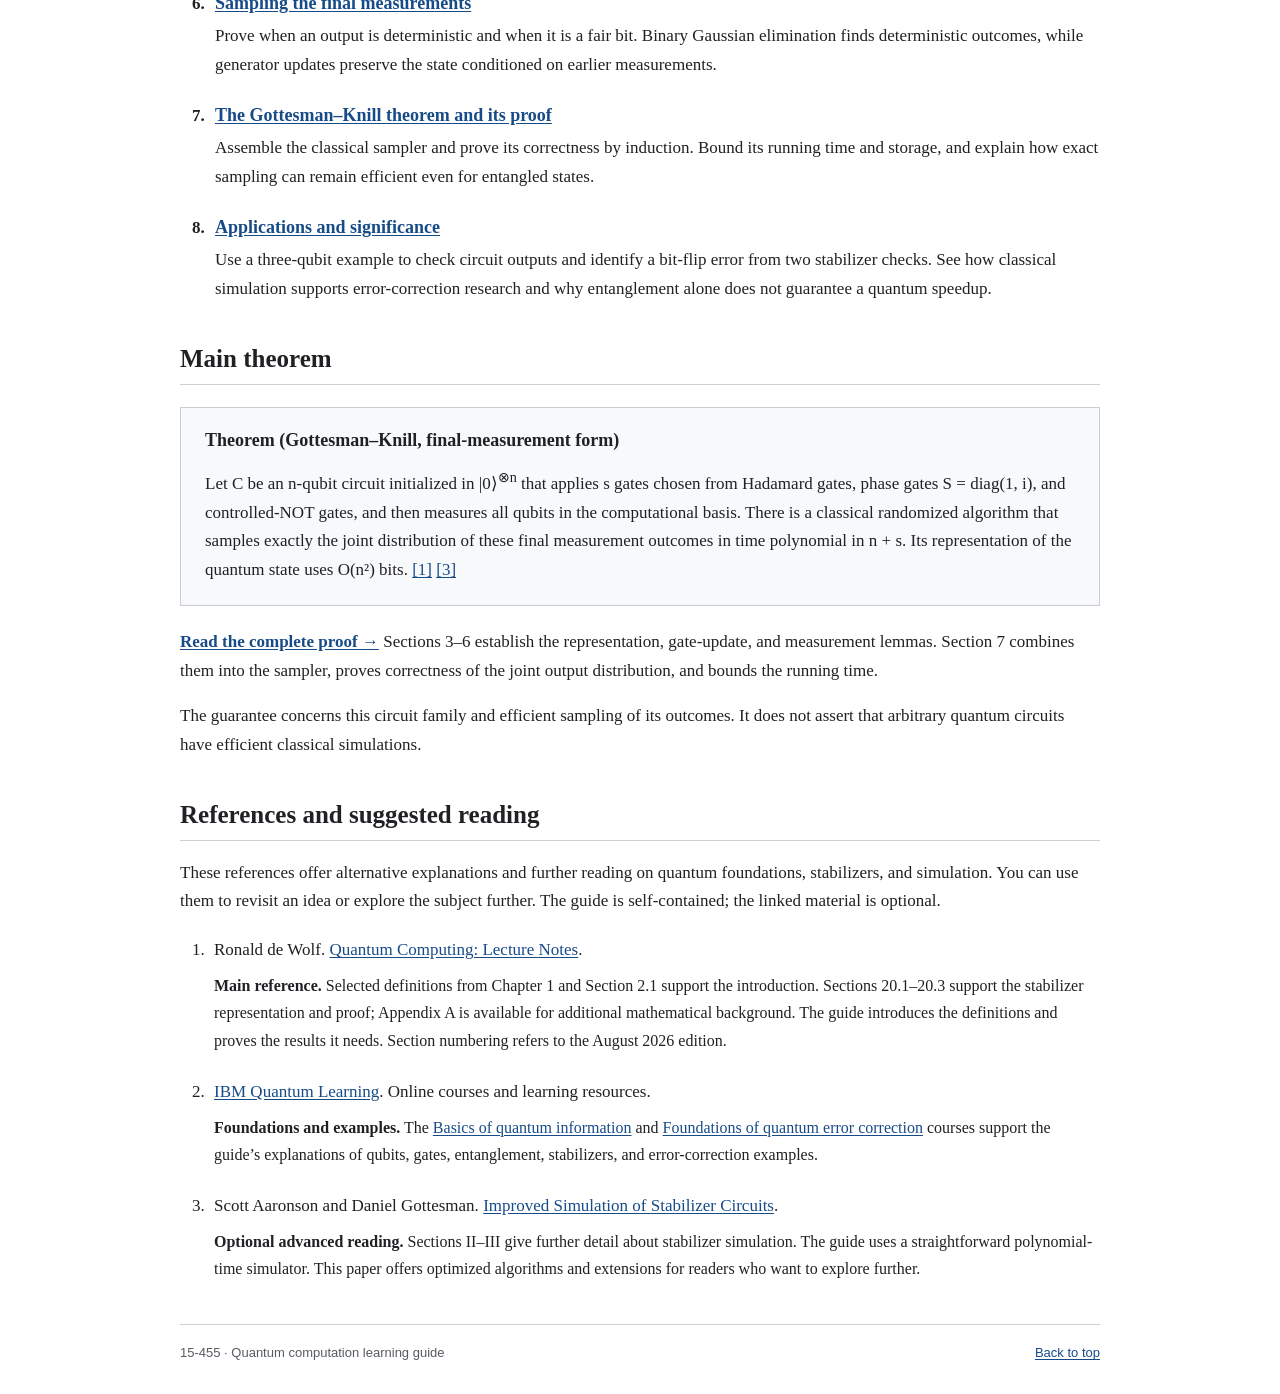
==== commit 44a4aa55: "Replace homepage video reference with IBM Quantum Learning" ====
--- a/index.html
+++ b/index.html
@@ -105,8 +105,8 @@
             <p class="resource-description"><strong>Main reference.</strong> Selected definitions from Chapter 1 and Section 2.1 support the introduction. Sections 20.1–20.3 support the stabilizer representation and proof; Appendix A is available for additional mathematical background. The guide introduces the definitions and proves the results it needs. Section numbering refers to the August 2026 edition.</p>
           </li>
           <li id="resource-2">
-            <p><a href="https://www.youtube.com/playlist?list=PLm3J0oaFux3YL5qLskC6xQ24JpMwOAeJz">Quantum Computation and Information at CMU</a>. Video lecture playlist.</p>
-            <p class="resource-description"><strong>Optional background.</strong> Selected videos offer another explanation of quantum states, circuits, and entanglement. The playlist offers an optional second perspective on the guide’s introductory topics.</p>
+            <p><a href="https://quantum.cloud.ibm.com/learning/en">IBM Quantum Learning</a>. Online courses and learning resources.</p>
+            <p class="resource-description"><strong>Foundations and examples.</strong> The <a href="https://quantum.cloud.ibm.com/learning/en/courses/basics-of-quantum-information">Basics of quantum information</a> and <a href="https://quantum.cloud.ibm.com/learning/en/courses/foundations-of-quantum-error-correction">Foundations of quantum error correction</a> courses support the guide’s explanations of qubits, gates, entanglement, stabilizers, and error-correction examples.</p>
           </li>
           <li id="resource-3">
             <p>Scott Aaronson and Daniel Gottesman. <a href="https://arxiv.org/pdf/quant-ph/0406196">Improved Simulation of Stabilizer Circuits</a>.</p>
